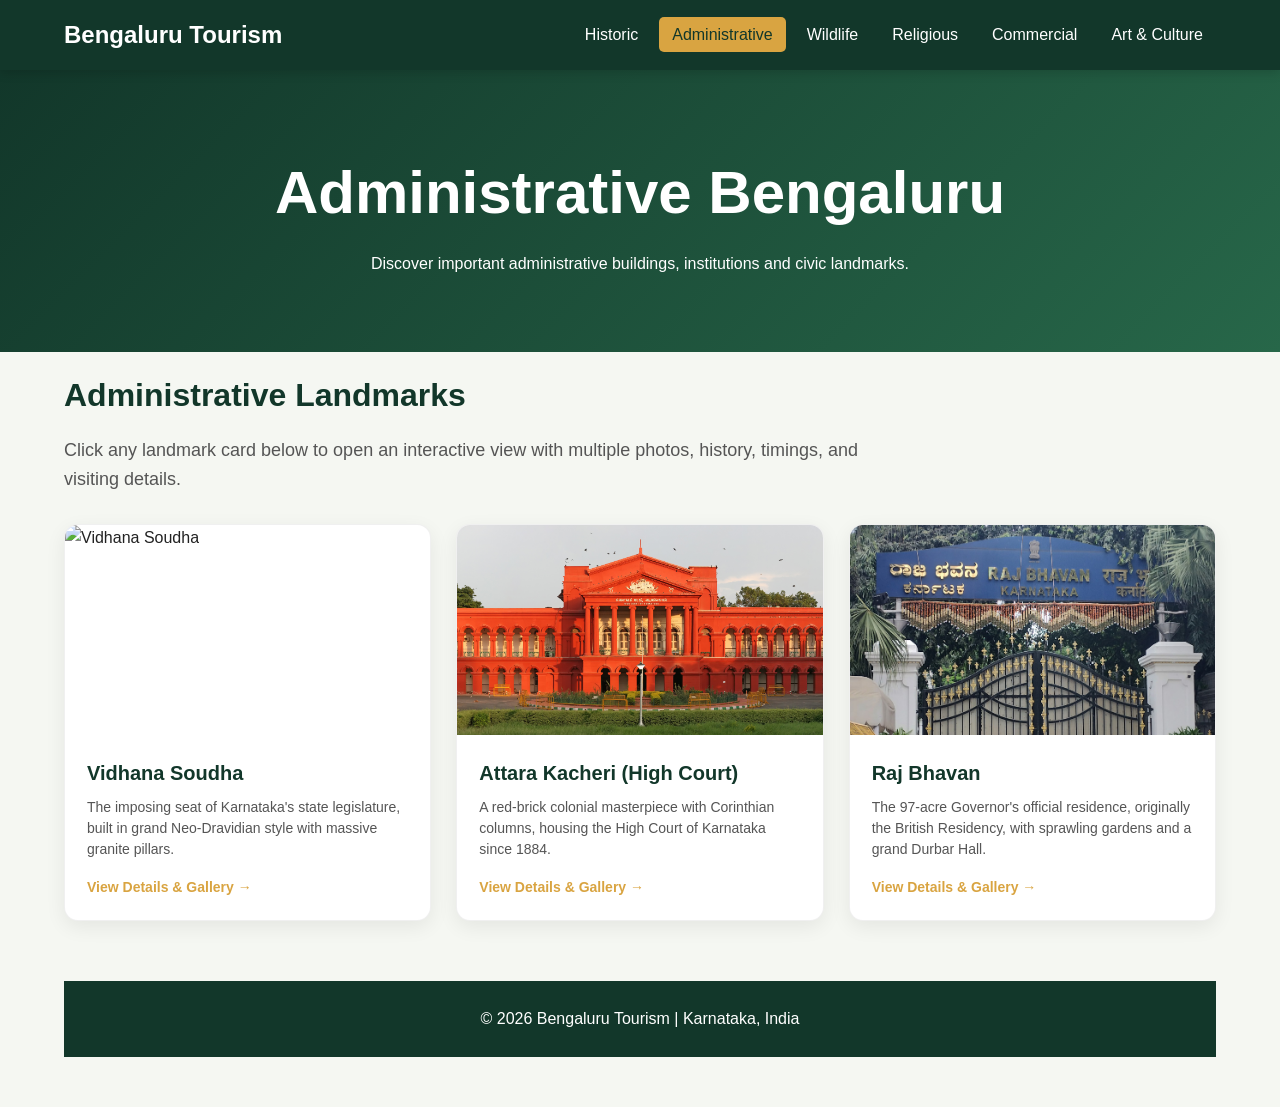
==== administrative.html @ e1786814 "Added the key navigation feature to easily navigate across images" ====
<!DOCTYPE html>
<html lang="en">

<head>
    <meta charset="UTF-8">
    <meta name="viewport" content="width=device-width, initial-scale=1.0">
    <title>Administrative Bengaluru | Bengaluru Tourism</title>
    <link rel="stylesheet" href="styles.css">
</head>

<body>

    <nav class="navbar">
        <a href="index.html" class="logo">Bengaluru Tourism</a>
        <ul class="nav-links">
            <li><a href="historic.html">Historic</a></li>
            <li><a href="administrative.html" class="active">Administrative</a></li>
            <li><a href="wildlife.html">Wildlife</a></li>
            <li><a href="religious.html">Religious</a></li>
            <li><a href="commercial.html">Commercial</a></li>
            <li><a href="art-culture.html">Art &amp; Culture</a></li>
        </ul>
    </nav>

    <header class="page-header">
        <h1>Administrative Bengaluru</h1>
        <p>Discover important administrative buildings, institutions and civic landmarks.</p>
    </header>

    <main class="section">
        <h2>Administrative Landmarks</h2>
        <p class="intro">Click any landmark card below to open an interactive view with multiple photos, history, timings, and visiting details.</p>

        <div class="historic-grid">

            <!-- Card 1: Vidhana Soudha -->
            <div class="historic-card" data-info='{
                "title": "Vidhana Soudha",
                "description": "Vidhana Soudha is the seat of the Karnataka state legislature. Built in the Dravidian Neo style, it is one of the most imposing legislative buildings in India. Its granite facade, massive pillars, and the iconic inscription — Government Work is Gods Work — make it a proud symbol of democratic governance.",
                "images": [
                    "images/Vidhana_Soudha_front_view.jpeg",
                    "images/Lighting_of_Vidhana_Soudha.jpg",
                    "images/Vidhana_Soudha_view_from_city_civil_court.jpeg",
                    "images/Vidhana_Soudha_view_from_high_court.jpeg"
                ]
            }'>
                <div class="card-img-wrapper">
                    <img src="images/Vidhana_Soudha_front_view.jpeg" alt="Vidhana Soudha">
                </div>

                <div class="historic-card-body">
                    <h3>Vidhana Soudha</h3>
                    <p>The imposing seat of Karnataka's state legislature, built in grand Neo-Dravidian style with massive granite pillars.</p>
                    <span class="card-action-link">View Details &amp; Gallery →</span>
                </div>
            </div>
            <!-- Card 2: Attara Kacheri (High Court) -->
            <div class="historic-card" data-info='{
                "title": "Attara Kacheri (High Court of Karnataka)",
                "description": "Attara Kacheri, meaning Eighteen Departments, is the seat of the High Court of Karnataka. This striking red-brick building was originally constructed in 1868 to house government offices. Its Corinthian columns, symmetrical facade, and European styling stand in elegant contrast to the Vidhana Soudha across the road.",
                "images": [
                    "images/High_Court_of_Karnataka,_Bangalore_MMK.jpg",
                    "images/High_Court_of_Karnataka.jpg"
                ]
            }'>
                <div class="card-img-wrapper">
                    <img src="images/High_Court_of_Karnataka,_Bangalore_MMK.jpg" alt="Attara Kacheri High Court">
                </div>
                <div class="historic-card-body">
                    <h3>Attara Kacheri (High Court)</h3>
                    <p>A red-brick colonial masterpiece with Corinthian columns, housing the High Court of Karnataka since 1884.</p>
                    <span class="card-action-link">View Details &amp; Gallery →</span>
                </div>
            </div>

            <!-- Card 3: Raj Bhavan -->
            <div class="historic-card" data-info='{
                "title": "Raj Bhavan (Governor House)",
                "description": "Raj Bhavan is the official residence of the Governor of Karnataka. Originally built as the British Residency in 1831, this sprawling estate covers over 97 acres with manicured gardens, period architecture, and a rich colonial history. The Durbar Hall inside is noted for its opulent interiors.",
                "images": [
                    "images/Raj_Bhavan,_Bangalore_4.jpg",
                    "images/Raj_Bhavan,_Bangalore_1.jpg",
                    "images/Raj_Bhavan,_Bangalore_2.jpg",
                    "images/Raj_Bhavan,_Bangalore_3.jpg"
                ]
            }'>
                <div class="card-img-wrapper">
                    <img src="images/Raj_Bhavan,_Bangalore_4.jpg" alt="Raj Bhavan">
                </div>
                <div class="historic-card-body">
                    <h3>Raj Bhavan</h3>
                    <p>The 97-acre Governor's official residence, originally the British Residency, with sprawling gardens and a grand Durbar Hall.</p>
                    <span class="card-action-link">View Details &amp; Gallery →</span>
                </div>
            </div>

    <!-- MODAL OVERLAY -->
    <div id="modal-overlay" class="modal-overlay">
        <div class="modal-card">
            <button class="modal-close-btn" id="modal-close" aria-label="Close modal">&times;</button>

            <div class="modal-gallery-container">
                <div class="modal-main-image-box">
                    <img id="modal-main-img" src="" alt="Landmark view">
                </div>
                <div class="modal-thumbs-row" id="modal-thumbs"></div>
            </div>

            <div class="modal-info-box">
                <h2 id="modal-title"></h2>
                <p class="modal-desc-text" id="modal-desc"></p>

                </div>
            </div>
        </div>
    </div>

    <footer>
        <p>&copy; 2026 Bengaluru Tourism | Karnataka, India</p>
    </footer>

    <script>
        const cards = document.querySelectorAll('.historic-card');
        const modalOverlay = document.getElementById('modal-overlay');
        const modalCloseBtn = document.getElementById('modal-close');
        const modalTitle = document.getElementById('modal-title');
        const modalDesc = document.getElementById('modal-desc');
        const mainImage = document.getElementById('modal-main-img');
        const thumbsContainer = document.getElementById('modal-thumbs');

        
        let currentModalData = null;
        let currentImageIndex = 0;

        function navigateImage(direction) {
            if (!currentModalData || !currentModalData.images || currentModalData.images.length === 0) return;
            
            let newIndex = currentImageIndex + direction;
            if (newIndex < 0) {
                newIndex = currentModalData.images.length - 1;
            } else if (newIndex >= currentModalData.images.length) {
                newIndex = 0;
            }
            
            const thumbs = thumbsContainer.querySelectorAll('.modal-thumb');
            if (thumbs[newIndex]) {
                thumbs[newIndex].click();
            }
        }

        function populateAndOpenModal(card) {
            const data = JSON.parse(card.dataset.info);
            currentModalData = data;
            currentImageIndex = 0;
            modalTitle.textContent = data.title;
            modalDesc.textContent = data.description;
            mainImage.src = data.images[0];
            thumbsContainer.innerHTML = '';

            data.images.forEach((imgUrl, index) => {
                const thumb = document.createElement('div');
                thumb.className = `modal-thumb ${index === 0 ? 'active' : ''}`;
                thumb.innerHTML = `<img src="${imgUrl}" alt="${data.title}">`;
                thumb.addEventListener('click', (e) => {
                    e.stopPropagation();
                    mainImage.src = imgUrl;
                    currentImageIndex = index;
                    document.querySelectorAll('.modal-thumb').forEach(t => t.classList.remove('active'));
                    thumb.classList.add('active');
                });
                thumbsContainer.appendChild(thumb);
            });

            modalOverlay.classList.add('active');
        }

        function closeModal() {
            modalOverlay.classList.remove('active');
        }

        cards.forEach(card => {
            card.addEventListener('click', () => {
                populateAndOpenModal(card);
            });
        });

        modalOverlay.addEventListener('click', (e) => {
            if (e.target === modalOverlay) {
                closeModal();
            }
        });

        modalCloseBtn.addEventListener('click', closeModal);

        document.addEventListener('keydown', (e) => {
            if (modalOverlay.classList.contains('active')) {
                if (e.key === 'Escape') closeModal();
                else if (e.key === 'ArrowLeft') navigateImage(-1);
                else if (e.key === 'ArrowRight') navigateImage(1);
            }
        });
    </script>

</body>

</html>
---- styles.css ----
* {
    margin: 0;
    padding: 0;
    box-sizing: border-box;
}

body {
    font-family: Arial, Helvetica, sans-serif;
    background: #f5f7f2;
    color: #222;
    line-height: 1.6;
}

/* =========================
   NAVBAR
========================= */

.navbar {
    position: sticky;
    top: 0;
    z-index: 1000;
    background: #12372a;
    padding: 16px 5%;
    display: flex;
    justify-content: space-between;
    align-items: center;
    box-shadow: 0 3px 10px rgba(0, 0, 0, 0.15);
}

.logo {
    color: white;
    font-size: 24px;
    font-weight: bold;
    text-decoration: none;
}

.nav-links {
    display: flex;
    flex-wrap: wrap;
    gap: 8px;
    list-style: none;
}

.nav-links a {
    color: white;
    text-decoration: none;
    padding: 9px 13px;
    border-radius: 5px;
    transition: 0.2s;
}

.nav-links a:hover,
.nav-links a.active {
    background: #d9a441;
    color: #12372a;
}

/* =========================
   HERO / CAROUSEL
========================= */

.hero {
    position: relative;
    overflow: hidden;
    height: calc(100vh - 75px);
    height: calc(100dvh - 75px);
    min-height: 380px;
    background: #12372a;
}

.carousel {
    width: 100%;
    height: 100%;
    position: relative;
}

.slide {
    position: absolute;
    inset: 0;
    opacity: 0;
    animation: carousel 15s infinite;
}

.slide:nth-child(1) {
    animation-delay: 0s;
}

.slide:nth-child(2) {
    animation-delay: 3s;
}

.slide:nth-child(3) {
    animation-delay: 6s;
}

.slide:nth-child(4) {
    animation-delay: 9s;
}

.slide:nth-child(5) {
    animation-delay: 12s;
}

.slide img {
    width: 100%;
    height: 100%;
    object-fit: cover;
    display: block;
}

/* Dark overlay over each image */
.slide-overlay {
    position: absolute;
    inset: 0;
    background:
        linear-gradient(to bottom,
            rgba(0, 0, 0, 0.08) 0%,
            rgba(0, 0, 0, 0.10) 35%,
            rgba(0, 0, 0, 0.45) 70%,
            rgba(0, 0, 0, 0.78) 100%);
    pointer-events: none;
}

/* Main hero text */
.slide-caption {
    position: absolute;
    left: 7%;
    top: 50%;
    transform: translateY(-50%);
    color: white;
    max-width: 650px;
    z-index: 2;
}

.slide-caption h1 {
    font-size: clamp(42px, 6vw, 72px);
    line-height: 1.05;
    margin-bottom: 12px;
    text-shadow: 0 3px 15px rgba(0, 0, 0, 0.35);
}

.slide-caption p {
    font-size: clamp(16px, 2vw, 21px);
    max-width: 620px;
    color: rgba(255, 255, 255, 0.92);
    text-shadow: 0 2px 8px rgba(0, 0, 0, 0.3);
}

/* =========================
   PLACE TITLE
========================= */

.place-title {
    position: absolute;
    left: 7%;
    bottom: 28px;
    z-index: 3;
    display: flex;
    align-items: center;
}

.place-title span {
    position: relative;
    display: inline-block;
    color: white;
    font-size: clamp(18px, 2vw, 27px);
    font-weight: 600;
    letter-spacing: 0.4px;
    padding: 10px 18px 11px 0;
    text-shadow: 0 2px 10px rgba(0, 0, 0, 0.45);
}

/* Elegant gold accent line */
.place-title span::before {
    content: "";
    display: inline-block;
    width: 42px;
    height: 3px;
    background: #d9a441;
    margin-right: 12px;
    margin-bottom: 5px;
    border-radius: 10px;
}

/* =========================
   CAROUSEL ANIMATION
========================= */

@keyframes carousel {
    0% {
        opacity: 0;
    }

    5% {
        opacity: 1;
    }

    20% {
        opacity: 1;
    }

    25% {
        opacity: 0;
    }

    100% {
        opacity: 0;
    }
}

/* =========================
   CONTENT SECTION
========================= */

.section {
    width: 90%;
    margin: 0 5% 50px 5%;
    padding-top: 18px;
}

.section h2 {
    color: #12372a;
    font-size: 32px;
    margin-bottom: 15px;
}

.intro {
    font-size: 18px;
    color: #555;
    margin-bottom: 30px;
    max-width: 800px;
}

/* =========================
   CATEGORY CARDS
========================= */

.category-grid {
    display: grid;
    grid-template-columns: repeat(6, minmax(180px, 1fr));
    gap: 16px;
    overflow-x: auto;
    padding-bottom: 10px;
}

.card {
    background: white;
    padding: 22px 18px;
    border-radius: 12px;
    box-shadow: 0 4px 15px rgba(0, 0, 0, 0.08);
    border-top: 4px solid #d9a441;
    display: flex;
    flex-direction: column;
    justify-content: space-between;
}

.card h3 {
    color: #12372a;
    font-size: 18px;
    margin-bottom: 10px;
}

.card p {
    font-size: 14px;
    color: #444;
    line-height: 1.5;
}

.card a {
    display: inline-block;
    margin-top: 14px;
    color: #12372a;
    font-weight: bold;
    text-decoration: none;
}

/* =========================
   OTHER PAGE COMPONENTS
========================= */

.page-header {
    background: linear-gradient(135deg, #12372a, #276749);
    color: white;
    padding: 75px 5%;
    text-align: center;
}

.page-header h1 {
    font-size: clamp(38px, 6vw, 60px);
    margin-bottom: 10px;
}

.content-box {
    background: white;
    padding: 35px;
    border-radius: 12px;
    box-shadow: 0 4px 15px rgba(0, 0, 0, 0.07);
    min-height: 350px;
}

.placeholder {
    border: 2px dashed #aaa;
    padding: 50px 25px;
    text-align: center;
    color: #777;
    border-radius: 10px;
}

/* =========================
   FOOTER
========================= */

footer {
    margin-top: 60px;
    background: #12372a;
    color: white;
    text-align: center;
    padding: 25px;
}

/* =========================
   RESPONSIVE DESIGN
========================= */

@media (max-width: 800px) {

    .navbar {
        flex-direction: column;
        gap: 12px;
    }

    .nav-links {
        justify-content: center;
    }



    .slide-caption {
        left: 6%;
        top: 46%;
        max-width: 88%;
    }

    .slide-caption h1 {
        font-size: 42px;
    }

    .slide-caption p {
        font-size: 16px;
    }

    .place-title {
        left: 6%;
        bottom: 22px;
    }

    .place-title span {
        font-size: 18px;
    }

    .place-title span::before {
        width: 28px;
        margin-right: 8px;
    }
}

@media (max-width: 500px) {

    .logo {
        font-size: 21px;
    }

    .nav-links {
        gap: 4px;
    }

    .nav-links a {
        padding: 7px 9px;
        font-size: 14px;
    }



    .slide-caption {
        top: 43%;
    }

    .slide-caption h1 {
        font-size: 34px;
    }

    .slide-caption p {
        font-size: 15px;
    }

    .place-title {
        bottom: 18px;
    }

    .place-title span {
        font-size: 16px;
    }
}

/* =========================
   HISTORIC PAGE CARDS & MODAL
========================= */

.historic-grid {
    display: grid;
    grid-template-columns: repeat(auto-fit, minmax(280px, 1fr));
    gap: 25px;
    margin-top: 25px;
}

.historic-card {
    background: white;
    border-radius: 14px;
    overflow: hidden;
    box-shadow: 0 6px 20px rgba(0, 0, 0, 0.07);
    border: 1px solid rgba(0, 0, 0, 0.06);
    transition: transform 0.3s ease, box-shadow 0.3s ease, border-color 0.3s ease;
    cursor: pointer;
    display: flex;
    flex-direction: column;
}

.historic-card:hover {
    transform: translateY(-6px);
    box-shadow: 0 14px 32px rgba(18, 55, 42, 0.18);
    border-color: #d9a441;
}

.card-img-wrapper {
    position: relative;
    width: 100%;
    height: 210px;
    overflow: hidden;
}

.card-img-wrapper img {
    width: 100%;
    height: 100%;
    object-fit: cover;
    transition: transform 0.4s ease;
}

.historic-card:hover .card-img-wrapper img {
    transform: scale(1.06);
}

.card-badge {
    position: absolute;
    top: 14px;
    left: 14px;
    background: rgba(18, 55, 42, 0.88);
    color: #d9a441;
    font-size: 12px;
    font-weight: 600;
    padding: 5px 12px;
    border-radius: 20px;
    backdrop-filter: blur(4px);
}

.historic-card-body {
    padding: 22px;
    display: flex;
    flex-direction: column;
    flex-grow: 1;
    justify-content: space-between;
}

.historic-card-body h3 {
    color: #12372a;
    font-size: 20px;
    margin-bottom: 8px;
}

.historic-card-body p {
    color: #555;
    font-size: 14px;
    line-height: 1.5;
    margin-bottom: 16px;
}

.card-action-link {
    color: #d9a441;
    font-weight: bold;
    font-size: 14px;
    display: inline-flex;
    align-items: center;
    gap: 6px;
    margin-top: auto;
}

/* =========================
   MODAL OVERLAY (GREYED OUT BACKGROUND)
========================= */

.modal-overlay {
    position: fixed;
    inset: 0;
    z-index: 2000;
    background: rgba(0, 0, 0, 0.75);
    backdrop-filter: blur(8px);
    display: flex;
    align-items: center;
    justify-content: center;
    padding: 20px;
    opacity: 0;
    visibility: hidden;
    transition: opacity 0.3s ease, visibility 0.3s ease;
}

.modal-overlay.active {
    opacity: 1;
    visibility: visible;
}

.modal-card {
    background: white;
    width: min(850px, 92vw);
    max-height: 90vh;
    border-radius: 16px;
    overflow-y: auto;
    box-shadow: 0 20px 50px rgba(0, 0, 0, 0.4);
    position: relative;
    transform: scale(0.92);
    transition: transform 0.3s cubic-bezier(0.175, 0.885, 0.32, 1.275);
    padding: 28px;
    display: flex;
    flex-direction: column;
    gap: 22px;
}

.modal-overlay.active .modal-card {
    transform: scale(1);
}

.modal-close-btn {
    position: absolute;
    top: 16px;
    right: 18px;
    background: #f0f0f0;
    border: none;
    width: 36px;
    height: 36px;
    border-radius: 50%;
    font-size: 22px;
    cursor: pointer;
    display: flex;
    align-items: center;
    justify-content: center;
    color: #333;
    transition: background 0.2s, color 0.2s;
    z-index: 10;
}

.modal-close-btn:hover {
    background: #12372a;
    color: white;
}

/* Gallery inside modal: 3+ images */
.modal-gallery-container {
    display: flex;
    flex-direction: column;
    gap: 12px;
}

.modal-main-image-box {
    width: 100%;
    height: 340px;
    border-radius: 12px;
    overflow: hidden;
    background: #111;
}

.modal-main-image-box img {
    width: 100%;
    height: 100%;
    object-fit: cover;
    transition: opacity 0.3s ease;
}

.modal-thumbs-row {
    display: flex;
    gap: 12px;
    overflow-x: auto;
    padding-bottom: 4px;
}

.modal-thumb {
    width: 110px;
    height: 75px;
    flex-shrink: 0;
    border-radius: 8px;
    overflow: hidden;
    cursor: pointer;
    border: 3px solid transparent;
    opacity: 0.7;
    transition: border-color 0.2s, opacity 0.2s, transform 0.2s;
}

.modal-thumb.active,
.modal-thumb:hover {
    border-color: #d9a441;
    opacity: 1;
    transform: scale(1.03);
}

.modal-thumb img {
    width: 100%;
    height: 100%;
    object-fit: cover;
}

/* Modal text content */
.modal-info-box h2 {
    color: #12372a;
    font-size: 26px;
    margin-bottom: 8px;
}

.modal-tag-badge {
    display: inline-block;
    background: #12372a;
    color: #d9a441;
    font-size: 13px;
    font-weight: 600;
    padding: 4px 12px;
    border-radius: 15px;
    margin-bottom: 14px;
}

.modal-desc-text {
    font-size: 15px;
    color: #444;
    line-height: 1.65;
    margin-bottom: 20px;
}

.modal-details-grid {
    display: grid;
    grid-template-columns: repeat(auto-fit, minmax(200px, 1fr));
    gap: 14px;
    background: #f8f9f6;
    padding: 16px 20px;
    border-radius: 10px;
    border-left: 4px solid #d9a441;
}

.modal-detail-item {
    font-size: 14px;
    color: #333;
}

.modal-detail-item strong {
    color: #12372a;
}
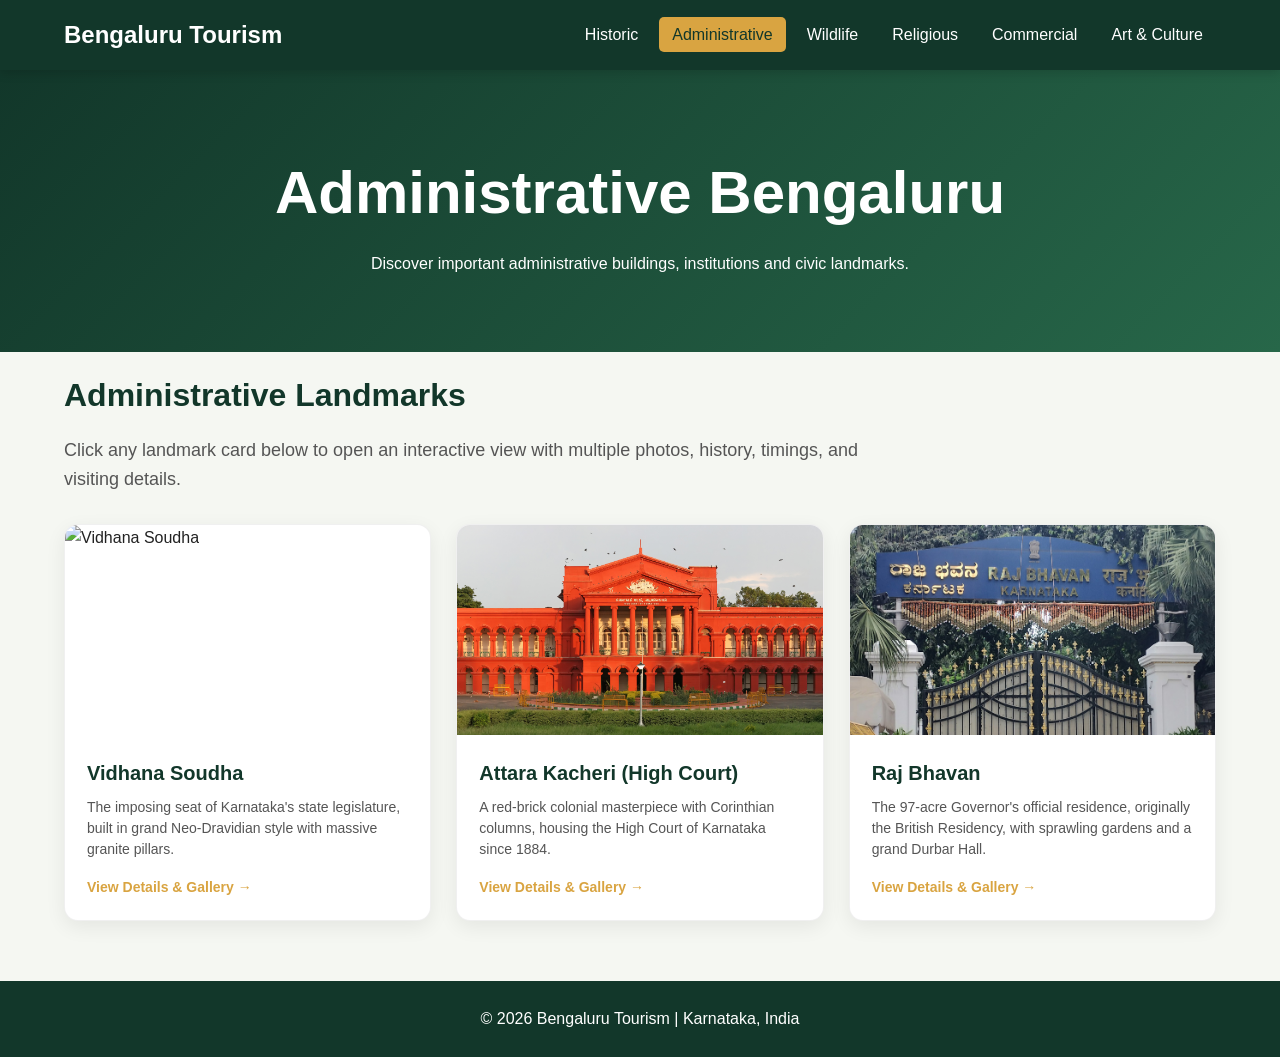
==== commit 5f753f92: "Added copyrights and added images to religious and administrative webpages" ====
--- a/administrative.html
+++ b/administrative.html
@@ -6,12 +6,47 @@
     <meta name="viewport" content="width=device-width, initial-scale=1.0">
     <title>Administrative Bengaluru | Bengaluru Tourism</title>
     <link rel="stylesheet" href="styles.css">
+
+    <style>
+        /* Copyright links - same blue used on the Historic page */
+        #modal-copyright a {
+            color: #90caf9 !important;
+            text-decoration: none !important;
+        }
+
+        /* Copyright bar */
+        #modal-copyright {
+            position: absolute;
+            bottom: 0;
+            left: 0;
+            width: 100%;
+            background: rgba(0, 0, 0, 0.65);
+            color: white;
+            padding: 6px 10px;
+            font-size: 0.8em;
+            text-align: center;
+            box-sizing: border-box;
+            display: none;
+            z-index: 2;
+        }
+
+        /* Caption below image */
+        #modal-caption {
+            text-align: center;
+            font-size: 0.85em;
+            margin-top: 8px;
+            color: #444;
+            font-weight: 500;
+            min-height: 1.2em;
+        }
+    </style>
 </head>
 
 <body>
 
     <nav class="navbar">
         <a href="index.html" class="logo">Bengaluru Tourism</a>
+
         <ul class="nav-links">
             <li><a href="historic.html">Historic</a></li>
             <li><a href="administrative.html" class="active">Administrative</a></li>
@@ -22,18 +57,31 @@
         </ul>
     </nav>
 
+
     <header class="page-header">
         <h1>Administrative Bengaluru</h1>
-        <p>Discover important administrative buildings, institutions and civic landmarks.</p>
+        <p>
+            Discover important administrative buildings, institutions and civic landmarks.
+        </p>
     </header>
 
+
     <main class="section">
+
         <h2>Administrative Landmarks</h2>
-        <p class="intro">Click any landmark card below to open an interactive view with multiple photos, history, timings, and visiting details.</p>
+
+        <p class="intro">
+            Click any landmark card below to open an interactive view with multiple photos,
+            history, timings, and visiting details.
+        </p>
+
 
         <div class="historic-grid">
 
-            <!-- Card 1: Vidhana Soudha -->
+            <!-- =========================
+                 CARD 1: VIDHANA SOUDHA
+            ========================== -->
+
             <div class="historic-card" data-info='{
                 "title": "Vidhana Soudha",
                 "description": "Vidhana Soudha is the seat of the Karnataka state legislature. Built in the Dravidian Neo style, it is one of the most imposing legislative buildings in India. Its granite facade, massive pillars, and the iconic inscription — Government Work is Gods Work — make it a proud symbol of democratic governance.",
@@ -44,17 +92,34 @@
                     "images/Vidhana_Soudha_view_from_high_court.jpeg"
                 ]
             }'>
+
                 <div class="card-img-wrapper">
-                    <img src="images/Vidhana_Soudha_front_view.jpeg" alt="Vidhana Soudha">
+                    <img
+                        src="images/Vidhana_Soudha_front_view.jpeg"
+                        alt="Vidhana Soudha"
+                    >
                 </div>
 
                 <div class="historic-card-body">
                     <h3>Vidhana Soudha</h3>
-                    <p>The imposing seat of Karnataka's state legislature, built in grand Neo-Dravidian style with massive granite pillars.</p>
-                    <span class="card-action-link">View Details &amp; Gallery →</span>
+
+                    <p>
+                        The imposing seat of Karnataka's state legislature,
+                        built in grand Neo-Dravidian style with massive granite pillars.
+                    </p>
+
+                    <span class="card-action-link">
+                        View Details &amp; Gallery →
+                    </span>
                 </div>
+
             </div>
-            <!-- Card 2: Attara Kacheri (High Court) -->
+
+
+            <!-- =========================
+                 CARD 2: ATTARA KACHERI
+            ========================== -->
+
             <div class="historic-card" data-info='{
                 "title": "Attara Kacheri (High Court of Karnataka)",
                 "description": "Attara Kacheri, meaning Eighteen Departments, is the seat of the High Court of Karnataka. This striking red-brick building was originally constructed in 1868 to house government offices. Its Corinthian columns, symmetrical facade, and European styling stand in elegant contrast to the Vidhana Soudha across the road.",
@@ -63,17 +128,34 @@
                     "images/High_Court_of_Karnataka.jpg"
                 ]
             }'>
+
                 <div class="card-img-wrapper">
-                    <img src="images/High_Court_of_Karnataka,_Bangalore_MMK.jpg" alt="Attara Kacheri High Court">
+                    <img
+                        src="images/High_Court_of_Karnataka,_Bangalore_MMK.jpg"
+                        alt="Attara Kacheri High Court"
+                    >
                 </div>
+
                 <div class="historic-card-body">
                     <h3>Attara Kacheri (High Court)</h3>
-                    <p>A red-brick colonial masterpiece with Corinthian columns, housing the High Court of Karnataka since 1884.</p>
-                    <span class="card-action-link">View Details &amp; Gallery →</span>
+
+                    <p>
+                        A red-brick colonial masterpiece with Corinthian columns,
+                        housing the High Court of Karnataka since 1884.
+                    </p>
+
+                    <span class="card-action-link">
+                        View Details &amp; Gallery →
+                    </span>
                 </div>
+
             </div>
 
-            <!-- Card 3: Raj Bhavan -->
+
+            <!-- =========================
+                 CARD 3: RAJ BHAVAN
+            ========================== -->
+
             <div class="historic-card" data-info='{
                 "title": "Raj Bhavan (Governor House)",
                 "description": "Raj Bhavan is the official residence of the Governor of Karnataka. Originally built as the British Residency in 1831, this sprawling estate covers over 97 acres with manicured gardens, period architecture, and a rich colonial history. The Durbar Hall inside is noted for its opulent interiors.",
@@ -84,123 +166,868 @@
                     "images/Raj_Bhavan,_Bangalore_3.jpg"
                 ]
             }'>
+
                 <div class="card-img-wrapper">
-                    <img src="images/Raj_Bhavan,_Bangalore_4.jpg" alt="Raj Bhavan">
+                    <img
+                        src="images/Raj_Bhavan,_Bangalore_4.jpg"
+                        alt="Raj Bhavan"
+                    >
                 </div>
+
                 <div class="historic-card-body">
                     <h3>Raj Bhavan</h3>
-                    <p>The 97-acre Governor's official residence, originally the British Residency, with sprawling gardens and a grand Durbar Hall.</p>
-                    <span class="card-action-link">View Details &amp; Gallery →</span>
+
+                    <p>
+                        The 97-acre Governor's official residence, originally
+                        the British Residency, with sprawling gardens and a grand Durbar Hall.
+                    </p>
+
+                    <span class="card-action-link">
+                        View Details &amp; Gallery →
+                    </span>
                 </div>
+
             </div>
 
-    <!-- MODAL OVERLAY -->
-    <div id="modal-overlay" class="modal-overlay">
-        <div class="modal-card">
-            <button class="modal-close-btn" id="modal-close" aria-label="Close modal">&times;</button>
+        </div>
+    </main>
+
+
+    <!-- =========================
+         MODAL OVERLAY
+    ========================== -->
+
+    <div
+        id="modal-overlay"
+        class="modal-overlay"
+        aria-hidden="true"
+    >
+
+        <div
+            class="modal-card"
+            role="dialog"
+            aria-modal="true"
+            aria-labelledby="modal-title"
+        >
+
+            <button
+                class="modal-close-btn"
+                id="modal-close"
+                aria-label="Close modal"
+                type="button"
+            >
+                &times;
+            </button>
+
+
+            <!-- =========================
+                 GALLERY
+            ========================== -->
 
             <div class="modal-gallery-container">
-                <div class="modal-main-image-box">
-                    <img id="modal-main-img" src="" alt="Landmark view">
+
+                <div
+                    class="modal-main-image-box"
+                    style="position: relative;"
+                >
+
+                    <img
+                        id="modal-main-img"
+                        src=""
+                        alt="Landmark view"
+                    >
+
+                    <!-- COPYRIGHT -->
+
+                    <div id="modal-copyright"></div>
+
                 </div>
-                <div class="modal-thumbs-row" id="modal-thumbs"></div>
+
+
+                <!-- CAPTION -->
+
+                <div id="modal-caption"></div>
+
+
+                <!-- THUMBNAILS -->
+
+                <div
+                    class="modal-thumbs-row"
+                    id="modal-thumbs"
+                ></div>
+
             </div>
 
+
+            <!-- =========================
+                 MODAL INFORMATION
+            ========================== -->
+
             <div class="modal-info-box">
+
                 <h2 id="modal-title"></h2>
-                <p class="modal-desc-text" id="modal-desc"></p>
-
-                </div>
+
+                <p
+                    class="modal-desc-text"
+                    id="modal-desc"
+                ></p>
+
             </div>
+
         </div>
+
     </div>
+
+
+    <!-- =========================
+         FOOTER
+    ========================== -->
 
     <footer>
         <p>&copy; 2026 Bengaluru Tourism | Karnataka, India</p>
     </footer>
 
+
+    <!-- =========================
+         JAVASCRIPT
+    ========================== -->
+
     <script>
-        const cards = document.querySelectorAll('.historic-card');
-        const modalOverlay = document.getElementById('modal-overlay');
-        const modalCloseBtn = document.getElementById('modal-close');
-        const modalTitle = document.getElementById('modal-title');
-        const modalDesc = document.getElementById('modal-desc');
-        const mainImage = document.getElementById('modal-main-img');
-        const thumbsContainer = document.getElementById('modal-thumbs');
-
-        
+
+        const cards =
+            document.querySelectorAll(".historic-card");
+
+        const modalOverlay =
+            document.getElementById("modal-overlay");
+
+        const modalCloseBtn =
+            document.getElementById("modal-close");
+
+        const modalTitle =
+            document.getElementById("modal-title");
+
+        const modalDesc =
+            document.getElementById("modal-desc");
+
+        const mainImage =
+            document.getElementById("modal-main-img");
+
+        const thumbsContainer =
+            document.getElementById("modal-thumbs");
+
+        const copyrightBox =
+            document.getElementById("modal-copyright");
+
+        const captionBox =
+            document.getElementById("modal-caption");
+
+
         let currentModalData = null;
         let currentImageIndex = 0;
 
+
+        /*
+        ============================================================
+        IMAGE CAPTIONS
+        ============================================================
+        */
+
+        const imageCaptions = [
+
+            /* CARD 1 - VIDHANA SOUDHA */
+
+            [
+                "Front view of Vidhana Soudha, the seat of the Karnataka state legislature.",
+
+                "Illuminated view of Vidhana Soudha at night.",
+
+                "Vidhana Soudha viewed from the City Civil Court.",
+
+                "Vidhana Soudha viewed from the High Court of Karnataka."
+            ],
+
+
+            /* CARD 2 - ATTARA KACHERI */
+
+            [
+                "Front view of Attara Kacheri, the High Court of Karnataka.",
+
+                "Historic view of the High Court of Karnataka building."
+            ],
+
+
+            /* CARD 3 - RAJ BHAVAN */
+
+            [
+                "Exterior view of Raj Bhavan, the Governor's official residence.",
+
+                "A view of Raj Bhavan and its surrounding grounds.",
+
+                "Architectural view of Raj Bhavan.",
+
+                "Another view of the historic Raj Bhavan estate."
+            ]
+
+        ];
+
+
+        /*
+        ============================================================
+        COPYRIGHT INFORMATION
+        ============================================================
+        */
+
+        const imageCopyrights = [
+
+            /* =========================================
+               CARD 1 - VIDHANA SOUDHA
+            ========================================== */
+
+            [
+
+                /* IMAGE 1 - NO COPYRIGHT */
+
+                "",
+
+
+                /* IMAGE 2 */
+
+                `
+                By <a
+                    href="//commons.wikimedia.org/w/index.php?title=User:Yashaswi.jayakumar&amp;action=edit&amp;redlink=1"
+                    class="new"
+                    title="User:Yashaswi.jayakumar (page does not exist)"
+                >Yashaswi.jayakumar</a> -
+                <span class="int-own-work" lang="en">Own work</span> |
+                <a
+                    href="https://creativecommons.org/licenses/by-sa/4.0"
+                    title="Creative Commons Attribution-Share Alike 4.0"
+                >CC BY-SA 4.0</a> |
+                <a
+                    href="https://commons.wikimedia.org/w/index.php?curid=122918258"
+                >Image Source</a>
+                `,
+
+
+                /* IMAGE 3 - NO COPYRIGHT */
+
+                "",
+
+
+                /* IMAGE 4 - NO COPYRIGHT */
+
+                ""
+
+            ],
+
+
+            /* =========================================
+               CARD 2 - ATTARA KACHERI
+            ========================================== */
+
+            [
+
+                /* IMAGE 1 */
+
+                `
+                By <a
+                    href="https://en.wikipedia.org/wiki/User:Muhammad_Mahdi_Karim"
+                    class="extiw"
+                    title="w:User:Muhammad Mahdi Karim"
+                >Muhammad Mahdi Karim</a>/ Augustus Binu -
+                <span class="int-own-work" lang="en">Own work</span> |
+                <a
+                    href="http://www.gnu.org/licenses/old-licenses/fdl-1.2.html"
+                    title="GNU Free Documentation License 1.2"
+                >GFDL 1.2</a> |
+                <a
+                    href="https://commons.wikimedia.org/w/index.php?curid=10149555"
+                >Image Source</a>
+                `,
+
+
+                /* IMAGE 2 */
+
+                `
+                By <a
+                    href="https://en.wikipedia.org/wiki/Kuskela"
+                    class="extiw"
+                    title="en:Kuskela"
+                >Kuskela</a> |
+                <a
+                    href="https://creativecommons.org/licenses/by/3.0"
+                    title="Creative Commons Attribution 3.0"
+                >CC BY 3.0</a> |
+                <a
+                    href="https://commons.wikimedia.org/w/index.php?curid=18573435"
+                >Image Source</a>
+                `
+
+            ],
+
+
+            /* =========================================
+               CARD 3 - RAJ BHAVAN
+            ========================================== */
+
+            [
+
+                /* IMAGE 1 */
+
+                `
+                By <a
+                    href="//commons.wikimedia.org/wiki/User:Gpkp"
+                    title="User:Gpkp"
+                >Gpkp</a> -
+                <span class="int-own-work" lang="en">Own work</span> |
+                <a
+                    href="https://creativecommons.org/licenses/by-sa/4.0"
+                    title="Creative Commons Attribution-Share Alike 4.0"
+                >CC BY-SA 4.0</a> |
+                <a
+                    href="https://commons.wikimedia.org/w/index.php?curid=173346266"
+                >Image Source</a>
+                `,
+
+
+                /* IMAGE 2 */
+
+                `
+                By <a
+                    href="//commons.wikimedia.org/wiki/User:Gpkp"
+                    title="User:Gpkp"
+                >Gpkp</a> -
+                <span class="int-own-work" lang="en">Own work</span> |
+                <a
+                    href="https://creativecommons.org/licenses/by-sa/4.0"
+                    title="Creative Commons Attribution-Share Alike 4.0"
+                >CC BY-SA 4.0</a> |
+                <a
+                    href="https://commons.wikimedia.org/w/index.php?curid=173035293"
+                >Image Source</a>
+                `,
+
+
+                /* IMAGE 3 */
+
+                `
+                By <a
+                    href="//commons.wikimedia.org/wiki/User:Gpkp"
+                    title="User:Gpkp"
+                >Gpkp</a> -
+                <span class="int-own-work" lang="en">Own work</span> |
+                <a
+                    href="https://creativecommons.org/licenses/by-sa/4.0"
+                    title="Creative Commons Attribution-Share Alike 4.0"
+                >CC BY-SA 4.0</a> |
+                <a
+                    href="https://commons.wikimedia.org/w/index.php?curid=173035223"
+                >Image Source</a>
+                `,
+
+
+                /* IMAGE 4 */
+
+                `
+                By <a
+                    href="//commons.wikimedia.org/wiki/User:Gpkp"
+                    title="User:Gpkp"
+                >Gpkp</a> -
+                <span class="int-own-work" lang="en">Own work</span> |
+                <a
+                    href="https://creativecommons.org/licenses/by-sa/4.0"
+                    title="Creative Commons Attribution-Share Alike 4.0"
+                >CC BY-SA 4.0</a> |
+                <a
+                    href="https://commons.wikimedia.org/w/index.php?curid=173034974"
+                >Image Source</a>
+                `
+
+            ]
+
+        ];
+
+
+        /*
+        ============================================================
+        UPDATE IMAGE INFORMATION
+        ============================================================
+        */
+
+        function updateImageDetails(index) {
+
+            currentImageIndex = index;
+
+            const cardIndex =
+                Array.from(cards).indexOf(
+                    document.querySelector(
+                        `.historic-card[data-active="true"]`
+                    )
+                );
+
+
+            /*
+            --------------------------------------------------------
+            CAPTION
+            --------------------------------------------------------
+            */
+
+            if (
+                currentModalData &&
+                currentModalData.captions &&
+                currentModalData.captions[index]
+            ) {
+
+                captionBox.textContent =
+                    currentModalData.captions[index];
+
+            } else {
+
+                captionBox.textContent = "";
+
+            }
+
+
+            /*
+            --------------------------------------------------------
+            COPYRIGHT
+            --------------------------------------------------------
+            */
+
+            if (
+                currentModalData &&
+                currentModalData.copyrights &&
+                currentModalData.copyrights[index] &&
+                currentModalData.copyrights[index].trim() !== ""
+            ) {
+
+                copyrightBox.innerHTML =
+                    currentModalData.copyrights[index];
+
+                copyrightBox.style.display =
+                    "block";
+
+            } else {
+
+                copyrightBox.innerHTML =
+                    "";
+
+                copyrightBox.style.display =
+                    "none";
+
+            }
+
+        }
+
+
+        /*
+        ============================================================
+        CHANGE IMAGE
+        ============================================================
+        */
+
+        function showImage(index) {
+
+            if (
+                !currentModalData ||
+                !currentModalData.images ||
+                currentModalData.images.length === 0
+            ) {
+
+                return;
+
+            }
+
+
+            if (index < 0) {
+
+                index =
+                    currentModalData.images.length - 1;
+
+            }
+
+
+            if (
+                index >=
+                currentModalData.images.length
+            ) {
+
+                index = 0;
+
+            }
+
+
+            currentImageIndex = index;
+
+
+            mainImage.src =
+                currentModalData.images[index];
+
+            mainImage.alt =
+                `${currentModalData.title} - Image ${index + 1}`;
+
+
+            updateImageDetails(index);
+
+
+            /*
+            --------------------------------------------------------
+            UPDATE ACTIVE THUMBNAIL
+            --------------------------------------------------------
+            */
+
+            const thumbs =
+                thumbsContainer.querySelectorAll(
+                    ".modal-thumb"
+                );
+
+
+            thumbs.forEach(
+                (thumb, i) => {
+
+                    thumb.classList.toggle(
+                        "active",
+                        i === index
+                    );
+
+                }
+            );
+
+        }
+
+
+        /*
+        ============================================================
+        NEXT / PREVIOUS IMAGE
+        ============================================================
+        */
+
         function navigateImage(direction) {
-            if (!currentModalData || !currentModalData.images || currentModalData.images.length === 0) return;
-            
-            let newIndex = currentImageIndex + direction;
-            if (newIndex < 0) {
-                newIndex = currentModalData.images.length - 1;
-            } else if (newIndex >= currentModalData.images.length) {
+
+            if (!currentModalData) {
+                return;
+            }
+
+
+            let newIndex =
+                currentImageIndex + direction;
+
+
+            if (
+                newIndex < 0
+            ) {
+
+                newIndex =
+                    currentModalData.images.length - 1;
+
+            }
+
+
+            if (
+                newIndex >=
+                currentModalData.images.length
+            ) {
+
                 newIndex = 0;
-            }
-            
-            const thumbs = thumbsContainer.querySelectorAll('.modal-thumb');
-            if (thumbs[newIndex]) {
-                thumbs[newIndex].click();
-            }
+
+            }
+
+
+            showImage(newIndex);
+
         }
 
+
+        /*
+        ============================================================
+        OPEN MODAL
+        ============================================================
+        */
+
         function populateAndOpenModal(card) {
-            const data = JSON.parse(card.dataset.info);
-            currentModalData = data;
-            currentImageIndex = 0;
-            modalTitle.textContent = data.title;
-            modalDesc.textContent = data.description;
-            mainImage.src = data.images[0];
-            thumbsContainer.innerHTML = '';
-
-            data.images.forEach((imgUrl, index) => {
-                const thumb = document.createElement('div');
-                thumb.className = `modal-thumb ${index === 0 ? 'active' : ''}`;
-                thumb.innerHTML = `<img src="${imgUrl}" alt="${data.title}">`;
-                thumb.addEventListener('click', (e) => {
-                    e.stopPropagation();
-                    mainImage.src = imgUrl;
-                    currentImageIndex = index;
-                    document.querySelectorAll('.modal-thumb').forEach(t => t.classList.remove('active'));
-                    thumb.classList.add('active');
-                });
-                thumbsContainer.appendChild(thumb);
-            });
-
-            modalOverlay.classList.add('active');
+
+            const data =
+                JSON.parse(card.dataset.info);
+
+
+            const cardIndex =
+                Array.from(cards).indexOf(card);
+
+
+            currentModalData = {
+
+                ...data,
+
+                captions:
+                    imageCaptions[cardIndex] || [],
+
+                copyrights:
+                    imageCopyrights[cardIndex] || []
+
+            };
+
+
+            modalTitle.textContent =
+                data.title;
+
+            modalDesc.textContent =
+                data.description;
+
+
+            /*
+            --------------------------------------------------------
+            CLEAR OLD THUMBNAILS
+            --------------------------------------------------------
+            */
+
+            thumbsContainer.innerHTML =
+                "";
+
+
+            /*
+            --------------------------------------------------------
+            CREATE THUMBNAILS
+            --------------------------------------------------------
+            */
+
+            data.images.forEach(
+                (imgUrl, index) => {
+
+                    const thumb =
+                        document.createElement("div");
+
+
+                    thumb.className =
+                        "modal-thumb";
+
+
+                    if (index === 0) {
+
+                        thumb.classList.add(
+                            "active"
+                        );
+
+                    }
+
+
+                    const img =
+                        document.createElement("img");
+
+
+                    img.src =
+                        imgUrl;
+
+                    img.alt =
+                        `${data.title} thumbnail ${index + 1}`;
+
+
+                    img.onerror =
+                        function () {
+
+                            this.style.opacity =
+                                "0.4";
+
+                        };
+
+
+                    thumb.appendChild(img);
+
+
+                    thumb.addEventListener(
+                        "click",
+                        function (event) {
+
+                            event.stopPropagation();
+
+                            showImage(index);
+
+                        }
+                    );
+
+
+                    thumbsContainer.appendChild(
+                        thumb
+                    );
+
+                }
+            );
+
+
+            /*
+            --------------------------------------------------------
+            SHOW FIRST IMAGE
+            --------------------------------------------------------
+            */
+
+            showImage(0);
+
+
+            /*
+            --------------------------------------------------------
+            OPEN MODAL
+            --------------------------------------------------------
+            */
+
+            modalOverlay.classList.add(
+                "active"
+            );
+
+            modalOverlay.setAttribute(
+                "aria-hidden",
+                "false"
+            );
+
+
+            document.body.style.overflow =
+                "hidden";
+
         }
 
+
+        /*
+        ============================================================
+        CLOSE MODAL
+        ============================================================
+        */
+
         function closeModal() {
-            modalOverlay.classList.remove('active');
+
+            modalOverlay.classList.remove(
+                "active"
+            );
+
+            modalOverlay.setAttribute(
+                "aria-hidden",
+                "true"
+            );
+
+            document.body.style.overflow =
+                "";
+
         }
 
-        cards.forEach(card => {
-            card.addEventListener('click', () => {
-                populateAndOpenModal(card);
-            });
-        });
-
-        modalOverlay.addEventListener('click', (e) => {
-            if (e.target === modalOverlay) {
+
+        /*
+        ============================================================
+        CARD CLICK EVENTS
+        ============================================================
+        */
+
+        cards.forEach(
+            function (card) {
+
+                card.addEventListener(
+                    "click",
+                    function () {
+
+                        populateAndOpenModal(
+                            card
+                        );
+
+                    }
+                );
+
+            }
+        );
+
+
+        /*
+        ============================================================
+        CLOSE WHEN CLICKING BACKDROP
+        ============================================================
+        */
+
+        modalOverlay.addEventListener(
+            "click",
+            function (event) {
+
+                if (
+                    event.target ===
+                    modalOverlay
+                ) {
+
+                    closeModal();
+
+                }
+
+            }
+        );
+
+
+        /*
+        ============================================================
+        CLOSE BUTTON
+        ============================================================
+        */
+
+        modalCloseBtn.addEventListener(
+            "click",
+            function () {
+
                 closeModal();
-            }
-        });
-
-        modalCloseBtn.addEventListener('click', closeModal);
-
-        document.addEventListener('keydown', (e) => {
-            if (modalOverlay.classList.contains('active')) {
-                if (e.key === 'Escape') closeModal();
-                else if (e.key === 'ArrowLeft') navigateImage(-1);
-                else if (e.key === 'ArrowRight') navigateImage(1);
-            }
-        });
+
+            }
+        );
+
+
+        /*
+        ============================================================
+        KEYBOARD CONTROLS
+        ============================================================
+        */
+
+        document.addEventListener(
+            "keydown",
+            function (event) {
+
+                if (
+                    !modalOverlay.classList.contains(
+                        "active"
+                    )
+                ) {
+
+                    return;
+
+                }
+
+
+                if (
+                    event.key === "Escape"
+                ) {
+
+                    closeModal();
+
+                    return;
+
+                }
+
+
+                if (
+                    event.key === "ArrowLeft"
+                ) {
+
+                    navigateImage(-1);
+
+                    return;
+
+                }
+
+
+                if (
+                    event.key === "ArrowRight"
+                ) {
+
+                    navigateImage(1);
+
+                    return;
+
+                }
+
+            }
+        );
+
     </script>
 
 </body>
 
-</html>
+</html>
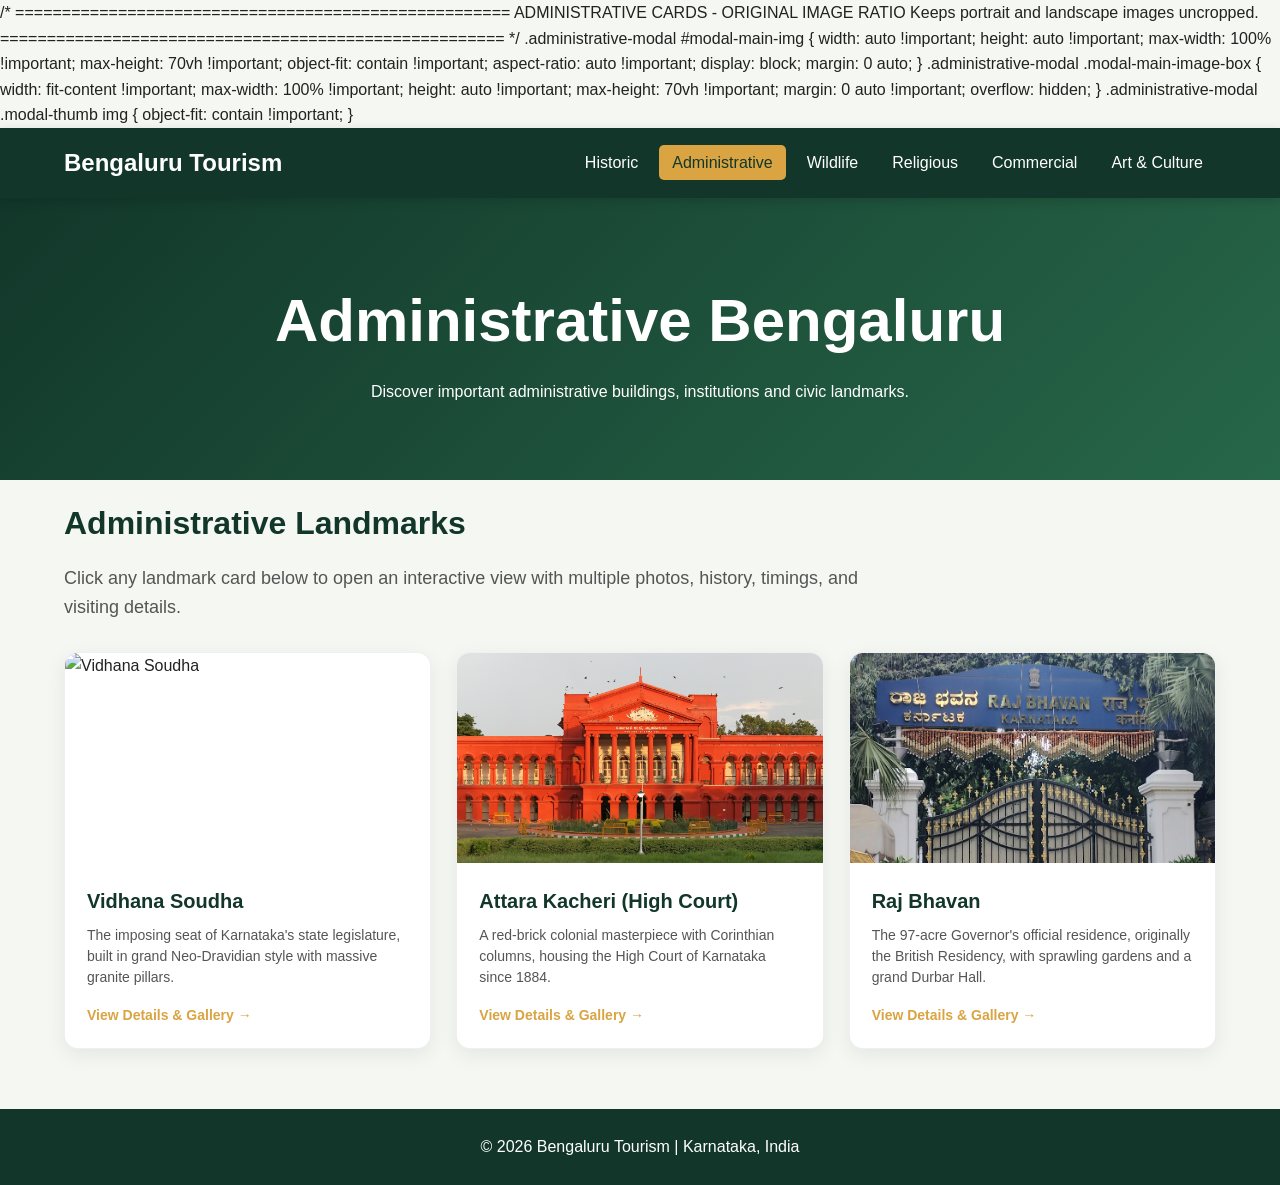
==== commit d20cde66: "Updated image ratio these webpages" ====
--- a/administrative.html
+++ b/administrative.html
@@ -40,7 +40,37 @@
             min-height: 1.2em;
         }
     </style>
-</head>
+
+        /* =====================================================
+           ADMINISTRATIVE CARDS - ORIGINAL IMAGE RATIO
+           Keeps portrait and landscape images uncropped.
+        ====================================================== */
+
+        .administrative-modal #modal-main-img {
+            width: auto !important;
+            height: auto !important;
+            max-width: 100% !important;
+            max-height: 70vh !important;
+            object-fit: contain !important;
+            aspect-ratio: auto !important;
+            display: block;
+            margin: 0 auto;
+        }
+
+        .administrative-modal .modal-main-image-box {
+            width: fit-content !important;
+            max-width: 100% !important;
+            height: auto !important;
+            max-height: 70vh !important;
+            margin: 0 auto !important;
+            overflow: hidden;
+        }
+
+        .administrative-modal .modal-thumb img {
+            object-fit: contain !important;
+        }
+
+    </head>
 
 <body>
 
@@ -869,7 +899,8 @@
             */
 
             modalOverlay.classList.add(
-                "active"
+                "active",
+                "administrative-modal"
             );
 
             modalOverlay.setAttribute(
@@ -893,7 +924,8 @@
         function closeModal() {
 
             modalOverlay.classList.remove(
-                "active"
+                "active",
+                "administrative-modal"
             );
 
             modalOverlay.setAttribute(
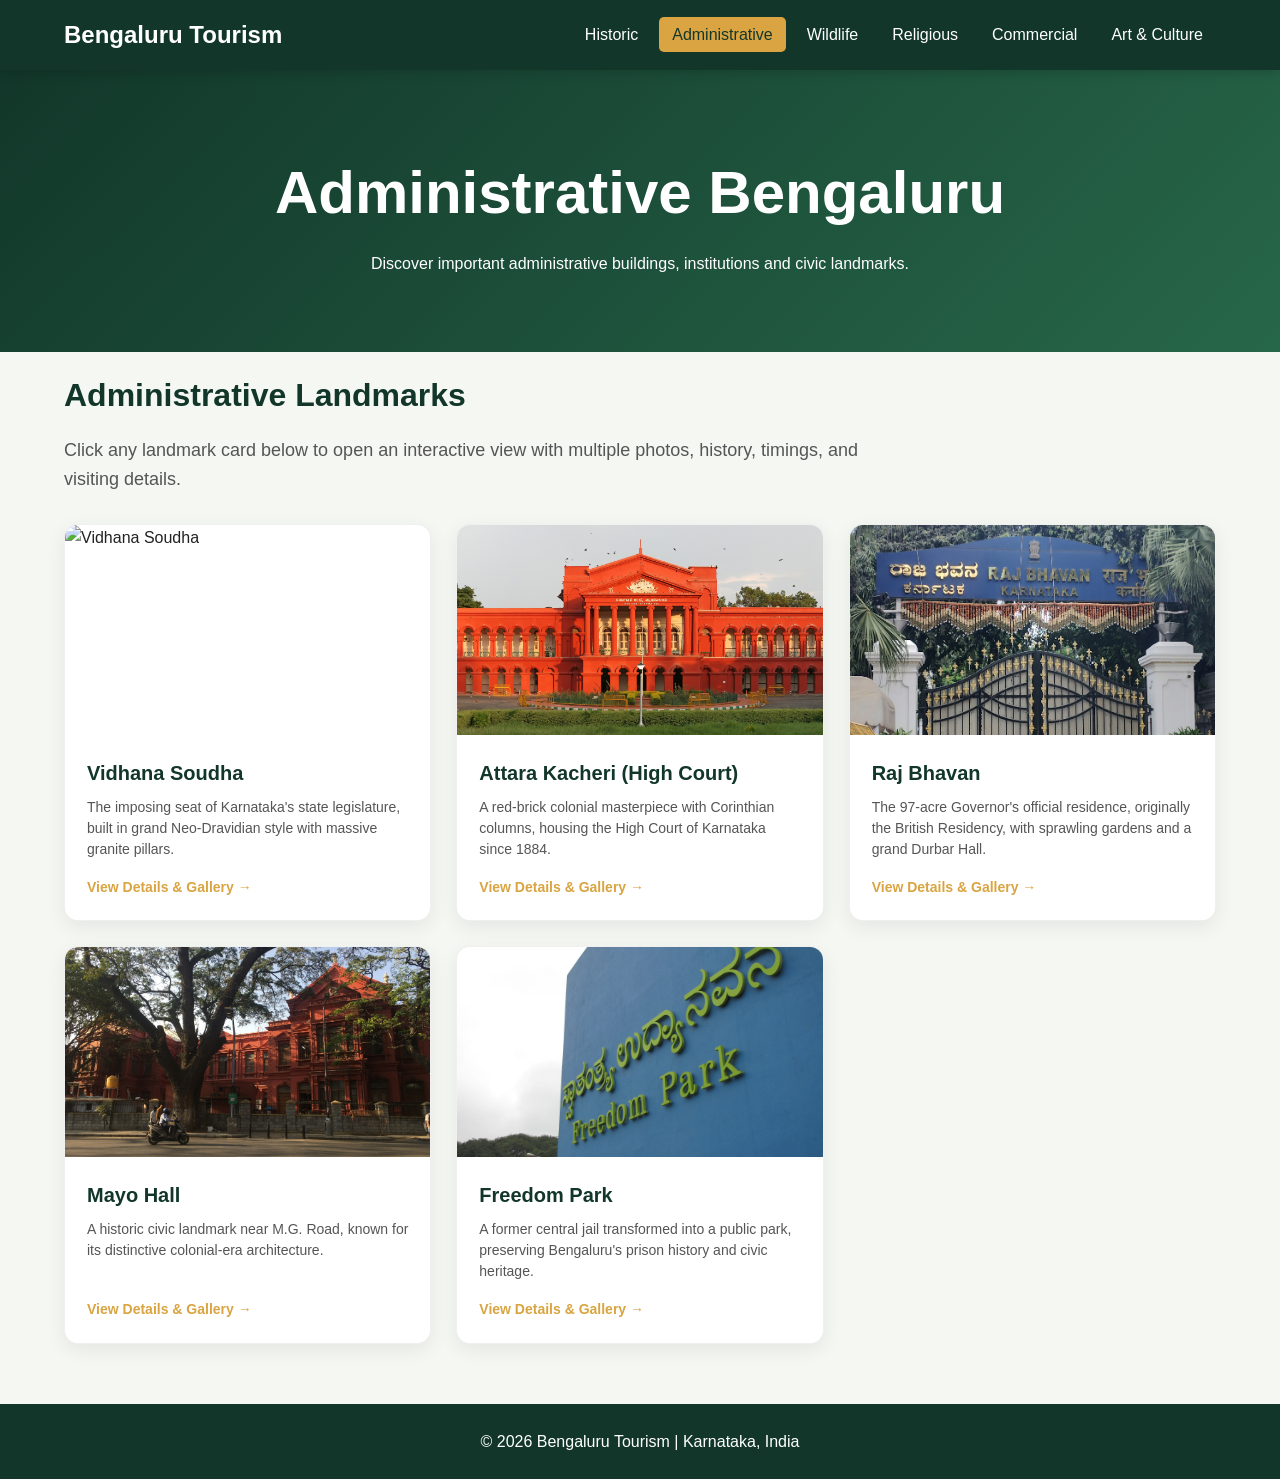
==== commit 5589c9ff: "Updated administrative webpage" ====
--- a/administrative.html
+++ b/administrative.html
@@ -39,7 +39,7 @@
             font-weight: 500;
             min-height: 1.2em;
         }
-    </style>
+
 
         /* =====================================================
            ADMINISTRATIVE CARDS - ORIGINAL IMAGE RATIO
@@ -69,6 +69,7 @@
         .administrative-modal .modal-thumb img {
             object-fit: contain !important;
         }
+    </style>
 
     </head>
 
@@ -219,6 +220,81 @@
 
             </div>
 
+            <!-- =========================
+                 CARD 4: MAYO HALL
+            ========================== -->
+
+            <div class="historic-card" data-info='{
+                "title": "Mayo Hall",
+                "description": "Mayo Hall is a historic civic landmark in Bengaluru, built during the British period and named after Lord Mayo. Its distinctive architecture and prominent location near M.G. Road make it an important part of the citys administrative and colonial heritage.",
+                "images": [
+                    "images/Mayo_Hall_1.jpg",
+                    "images/Mayo_Hall_2.jpg",
+                    "images/Mayo_Hall_3.jpg"
+                ]
+            }'>
+
+                <div class="card-img-wrapper">
+                    <img
+                        src="images/Mayo_Hall_1.jpg"
+                        alt="Mayo Hall"
+                    >
+                </div>
+
+                <div class="historic-card-body">
+                    <h3>Mayo Hall</h3>
+
+                    <p>
+                        A historic civic landmark near M.G. Road, known for its
+                        distinctive colonial-era architecture.
+                    </p>
+
+                    <span class="card-action-link">
+                        View Details &amp; Gallery →
+                    </span>
+                </div>
+
+            </div>
+
+
+            <!-- =========================
+                 CARD 5: FREEDOM PARK
+            ========================== -->
+
+            <div class="historic-card" data-info='{
+                "title": "Freedom Park",
+                "description": "Freedom Park is a historic public space in central Bengaluru developed on the former Central Jail grounds. The site preserves important elements of the old prison while serving as a public civic and cultural space.",
+                "images": [
+                    "images/Freedom_Park_1.jpeg",
+                    "images/Freedom_Park_2.jpeg",
+                    "images/Freedom_Park_3.jpg",
+                    "images/Freedom_Park_4.jpeg"
+                ]
+            }'>
+
+                <div class="card-img-wrapper">
+                    <img
+                        src="images/Freedom_Park_1.jpeg"
+                        alt="Freedom Park"
+                    >
+                </div>
+
+                <div class="historic-card-body">
+                    <h3>Freedom Park</h3>
+
+                    <p>
+                        A former central jail transformed into a public park,
+                        preserving Bengaluru's prison history and civic heritage.
+                    </p>
+
+                    <span class="card-action-link">
+                        View Details &amp; Gallery →
+                    </span>
+                </div>
+
+            </div>
+
+
         </div>
     </main>
 
@@ -396,6 +472,34 @@
                 "Architectural view of Raj Bhavan.",
 
                 "Another view of the historic Raj Bhavan estate."
+            ],
+
+
+            /* =========================================
+               CARD 4 - MAYO HALL
+            ========================================== */
+
+            [
+                "Exterior view of Mayo Hall, Bengaluru.",
+
+                "Another exterior view of the historic Mayo Hall building.",
+
+                "Mayo Hall photographed from a different angle."
+            ],
+
+
+            /* =========================================
+               CARD 5 - FREEDOM PARK
+            ========================================== */
+
+            [
+                "Entrance to Freedom Park, Bengaluru.",
+
+                "Sculptures displayed at Freedom Park.",
+
+                "View of Freedom Park and its historic grounds.",
+
+                "Sculpture of a soldier at Freedom Park."
             ]
 
         ];
@@ -573,6 +677,155 @@
                 >Image Source</a>
                 `
 
+            ],
+
+
+            /* =========================================
+               CARD 4 - MAYO HALL
+            ========================================== */
+
+            [
+
+                /* IMAGE 1 */
+
+                `
+                By <a
+                    href="//commons.wikimedia.org/w/index.php?title=User:LittleT889&amp;action=edit&amp;redlink=1"
+                    class="new"
+                    title="User:LittleT889 (page does not exist)"
+                >LittleT889</a> -
+                <span class="int-own-work" lang="en">Own work</span> |
+                <a
+                    href="https://creativecommons.org/licenses/by-sa/4.0"
+                    title="Creative Commons Attribution-Share Alike 4.0"
+                >CC BY-SA 4.0</a> |
+                <a
+                    href="https://commons.wikimedia.org/w/index.php?curid=87077573"
+                >Image Source</a>
+                `,
+
+
+                /* IMAGE 2 */
+
+                `
+                By <a
+                    href="//commons.wikimedia.org/w/index.php?title=User:LittleT889&amp;action=edit&amp;redlink=1"
+                    class="new"
+                    title="User:LittleT889 (page does not exist)"
+                >LittleT889</a> -
+                <span class="int-own-work" lang="en">Own work</span> |
+                <a
+                    href="https://creativecommons.org/licenses/by-sa/4.0"
+                    title="Creative Commons Attribution-Share Alike 4.0"
+                >CC BY-SA 4.0</a> |
+                <a
+                    href="https://commons.wikimedia.org/w/index.php?curid=87077574"
+                >Image Source</a>
+                `,
+
+
+                /* IMAGE 3 */
+
+                `
+                By <a
+                    rel="nofollow"
+                    class="external text"
+                    href="https://www.flickr.com/people/87232391@N00"
+                >Charles Haynes</a> from Travelling, Worldwide -
+                <a
+                    rel="nofollow"
+                    class="external text"
+                    href="https://www.flickr.com/photos/haynes/410901438/"
+                >Mayo Hall</a> |
+                <a
+                    href="https://creativecommons.org/licenses/by-sa/2.0"
+                    title="Creative Commons Attribution-Share Alike 2.0"
+                >CC BY-SA 2.0</a> |
+                <a
+                    href="https://commons.wikimedia.org/w/index.php?curid=86950848"
+                >Image Source</a>
+                `
+
+            ],
+
+
+            /* =========================================
+               CARD 5 - FREEDOM PARK
+            ========================================== */
+
+            [
+
+                /* IMAGE 1 */
+
+                `
+                By <a
+                    href="//commons.wikimedia.org/wiki/User:Diham"
+                    title="User:Diham"
+                >Diham</a> -
+                <span class="int-own-work" lang="en">Own work</span> |
+                <a
+                    href="https://creativecommons.org/licenses/by/3.0"
+                    title="Creative Commons Attribution 3.0"
+                >CC BY 3.0</a> |
+                <a
+                    href="https://commons.wikimedia.org/w/index.php?curid=7745283"
+                >Image Source</a>
+                `,
+
+
+                /* IMAGE 2 */
+
+                `
+                By <a
+                    href="//commons.wikimedia.org/wiki/User:Diham"
+                    title="User:Diham"
+                >Diham</a> -
+                <span class="int-own-work" lang="en">Own work</span> |
+                <a
+                    href="https://creativecommons.org/licenses/by/3.0"
+                    title="Creative Commons Attribution 3.0"
+                >CC BY 3.0</a> |
+                <a
+                    href="https://commons.wikimedia.org/w/index.php?curid=7745242"
+                >Image Source</a>
+                `,
+
+
+                /* IMAGE 3 */
+
+                `
+                By <a
+                    href="//commons.wikimedia.org/wiki/User:Diham"
+                    title="User:Diham"
+                >Diham</a> -
+                <span class="int-own-work" lang="en">Own work</span> |
+                <a
+                    href="https://creativecommons.org/licenses/by/3.0"
+                    title="Creative Commons Attribution 3.0"
+                >CC BY 3.0</a> |
+                <a
+                    href="https://commons.wikimedia.org/w/index.php?curid=7745023"
+                >Image Source</a>
+                `,
+
+
+                /* IMAGE 4 */
+
+                `
+                By <a
+                    href="//commons.wikimedia.org/wiki/User:Diham"
+                    title="User:Diham"
+                >Diham</a> -
+                <span class="int-own-work" lang="en">Own work</span> |
+                <a
+                    href="https://creativecommons.org/licenses/by/3.0"
+                    title="Creative Commons Attribution 3.0"
+                >CC BY 3.0</a> |
+                <a
+                    href="https://commons.wikimedia.org/w/index.php?curid=7745357"
+                >Image Source</a>
+                `
+
             ]
 
         ];
@@ -796,6 +1049,12 @@
 
             };
 
+            cards.forEach(function (item) {
+                item.removeAttribute("data-active");
+            });
+
+            card.setAttribute("data-active", "true");
+
 
             modalTitle.textContent =
                 data.title;
@@ -936,6 +1195,10 @@
             document.body.style.overflow =
                 "";
 
+            cards.forEach(function (item) {
+                item.removeAttribute("data-active");
+            });
+
         }
 
 
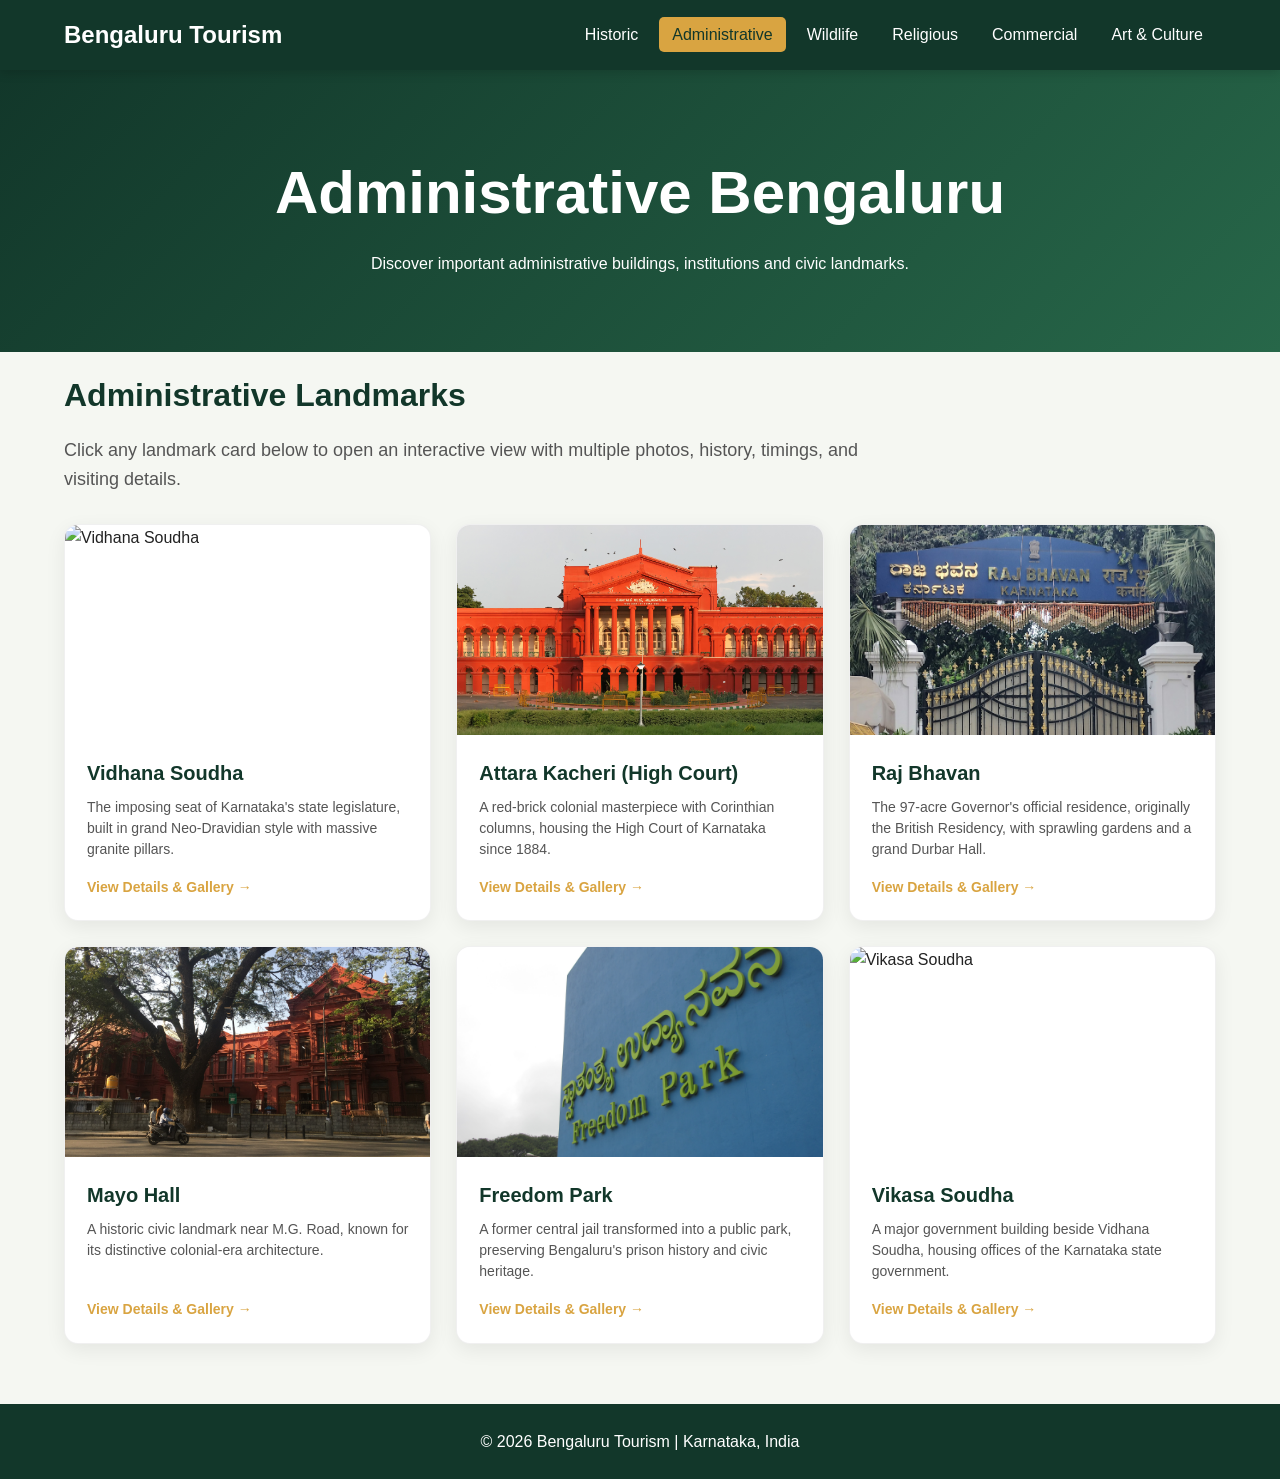
==== commit bad343de: "Update administrative page" ====
--- a/administrative.html
+++ b/administrative.html
@@ -295,6 +295,43 @@
             </div>
 
 
+
+            <!-- =========================
+                 CARD 6: VIKASA SOUDHA
+            ========================== -->
+
+            <div class="historic-card" data-info='{
+                "title": "Vikasa Soudha",
+                "description": "Vikasa Soudha is an important government building in Bengaluru and was constructed as an extension of Vidhana Soudha. It houses several offices of the Karnataka state government and forms part of the city&#39;s prominent administrative landscape.",
+                "images": [
+                    "images/Vikasa_Soudha_1.jpg",
+                    "images/Vikasa_Soudha_2.jpeg"
+                ]
+            }'>
+
+                <div class="card-img-wrapper">
+                    <img
+                        src="images/Vikasa_Soudha_1.jpg"
+                        alt="Vikasa Soudha"
+                    >
+                </div>
+
+                <div class="historic-card-body">
+                    <h3>Vikasa Soudha</h3>
+
+                    <p>
+                        A major government building beside Vidhana Soudha,
+                        housing offices of the Karnataka state government.
+                    </p>
+
+                    <span class="card-action-link">
+                        View Details &amp; Gallery →
+                    </span>
+                </div>
+
+            </div>
+
+
         </div>
     </main>
 
@@ -500,6 +537,16 @@
                 "View of Freedom Park and its historic grounds.",
 
                 "Sculpture of a soldier at Freedom Park."
+            ],
+
+            /* =========================================
+               CARD 6 - VIKASA SOUDHA
+            ========================================== */
+
+            [
+                "Exterior view of Vikasa Soudha, Bengaluru.",
+
+                "Another view of Vikasa Soudha."
             ]
 
         ];
@@ -826,6 +873,53 @@
                 >Image Source</a>
                 `
 
+            ],
+
+            /* =========================================
+               CARD 6 - VIKASA SOUDHA
+            ========================================== */
+
+            [
+                /* IMAGE 1 */
+
+                `
+                By Rehman Abubakr |
+                <a
+                    href="https://creativecommons.org/licenses/by-sa/4.0"
+                    style="color:#90caf9; text-decoration:none;"
+                    target="_blank"
+                    rel="noopener noreferrer"
+                >CC BY-SA 4.0</a> |
+                <a
+                    href="https://commons.wikimedia.org/w/index.php?curid=80009533"
+                    style="color:#90caf9; text-decoration:none;"
+                    target="_blank"
+                    rel="noopener noreferrer"
+                >Image Source</a>
+                `,
+
+                /* IMAGE 2 */
+
+                `
+                By <a
+                    href="https://commons.wikimedia.org/wiki/User:Mouleesha"
+                    style="color:#90caf9; text-decoration:none;"
+                    target="_blank"
+                    rel="noopener noreferrer"
+                >Mouleesha</a> - Own work |
+                <a
+                    href="https://creativecommons.org/licenses/by-sa/3.0"
+                    style="color:#90caf9; text-decoration:none;"
+                    target="_blank"
+                    rel="noopener noreferrer"
+                >CC BY-SA 3.0</a> |
+                <a
+                    href="https://commons.wikimedia.org/w/index.php?curid=8394322"
+                    style="color:#90caf9; text-decoration:none;"
+                    target="_blank"
+                    rel="noopener noreferrer"
+                >Image Source</a>
+                `
             ]
 
         ];
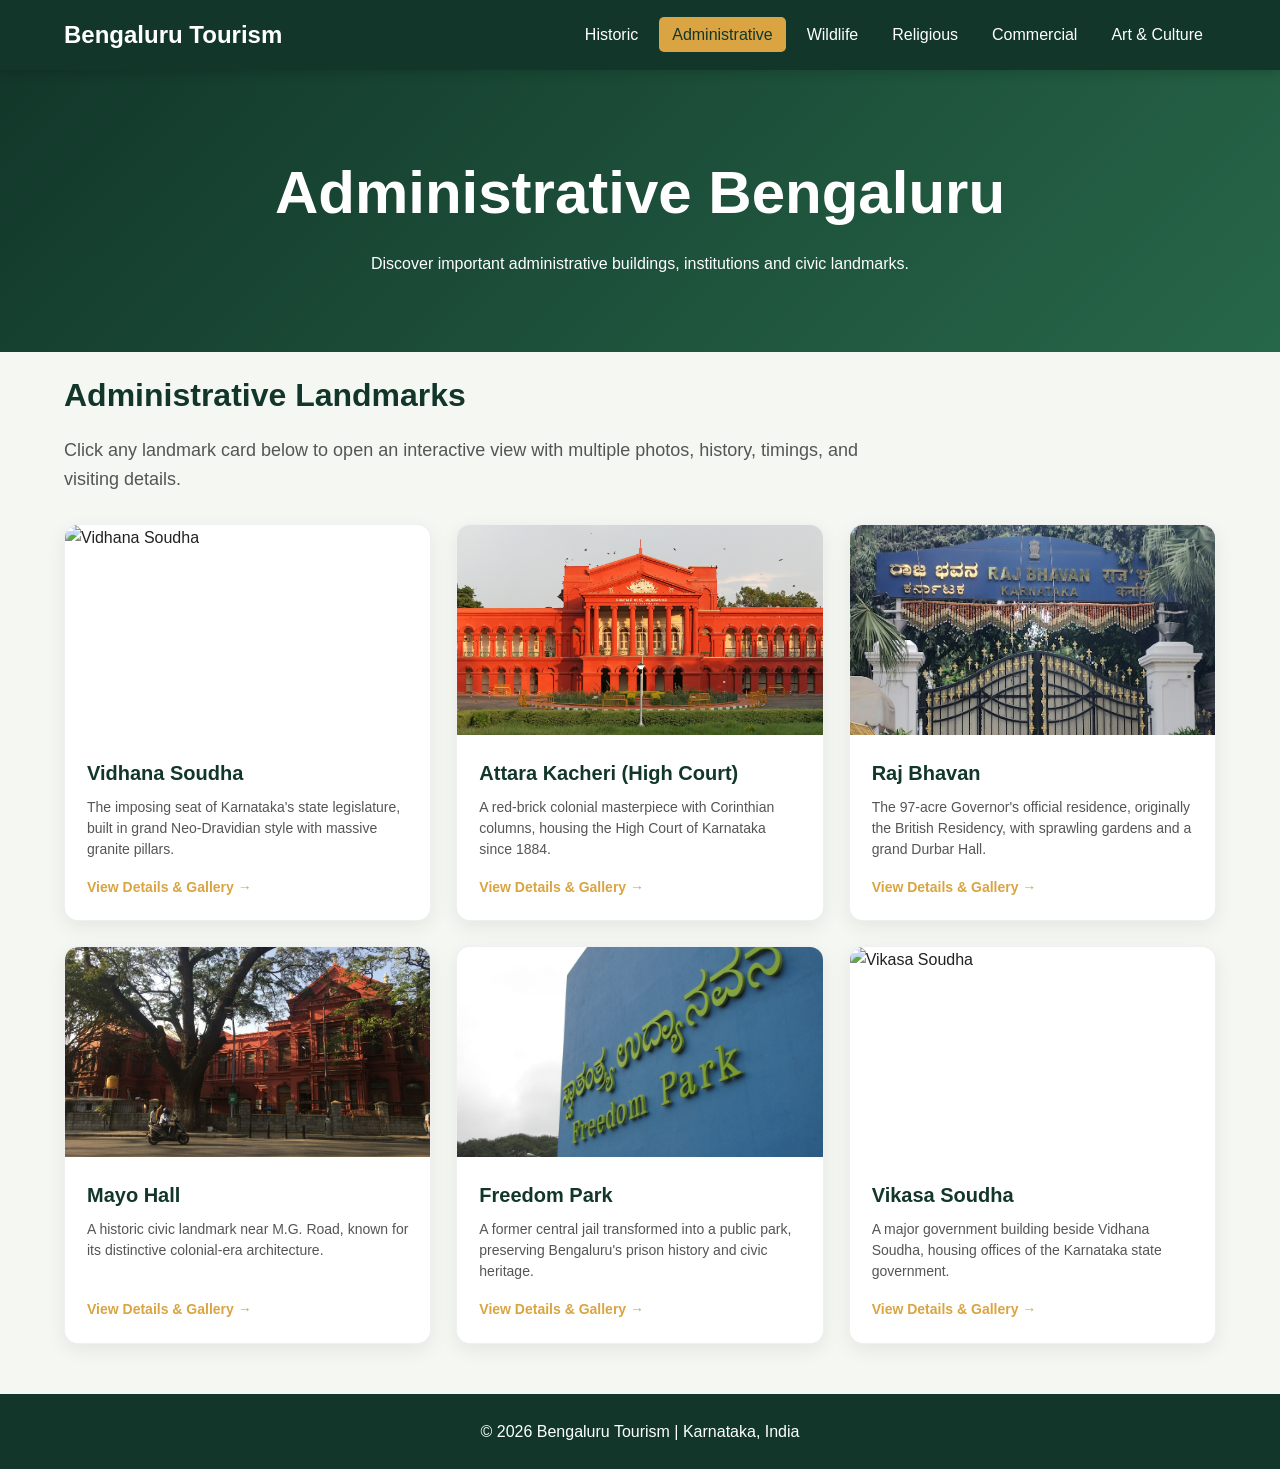
==== commit a2591982: "Added metro feature" ====
--- a/administrative.html
+++ b/administrative.html
@@ -6,7 +6,6 @@
     <meta name="viewport" content="width=device-width, initial-scale=1.0">
     <title>Administrative Bengaluru | Bengaluru Tourism</title>
     <link rel="stylesheet" href="styles.css">
-
     <style>
         /* Copyright links - same blue used on the Historic page */
         #modal-copyright a {
@@ -40,12 +39,10 @@
             min-height: 1.2em;
         }
 
-
         /* =====================================================
            ADMINISTRATIVE CARDS - ORIGINAL IMAGE RATIO
            Keeps portrait and landscape images uncropped.
         ====================================================== */
-
         .administrative-modal #modal-main-img {
             width: auto !important;
             height: auto !important;
@@ -70,49 +67,36 @@
             object-fit: contain !important;
         }
     </style>
-
-    </head>
+</head>
 
 <body>
-
     <nav class="navbar">
         <a href="index.html" class="logo">Bengaluru Tourism</a>
-
         <ul class="nav-links">
             <li><a href="historic.html">Historic</a></li>
             <li><a href="administrative.html" class="active">Administrative</a></li>
             <li><a href="wildlife.html">Wildlife</a></li>
             <li><a href="religious.html">Religious</a></li>
             <li><a href="commercial.html">Commercial</a></li>
-            <li><a href="art-culture.html">Art &amp; Culture</a></li>
+            <li><a href="art-culture.html">Art & Culture</a></li>
         </ul>
     </nav>
-
-
     <header class="page-header">
         <h1>Administrative Bengaluru</h1>
         <p>
             Discover important administrative buildings, institutions and civic landmarks.
         </p>
     </header>
-
-
     <main class="section">
-
         <h2>Administrative Landmarks</h2>
-
         <p class="intro">
             Click any landmark card below to open an interactive view with multiple photos,
             history, timings, and visiting details.
         </p>
-
-
         <div class="historic-grid">
-
             <!-- =========================
                  CARD 1: VIDHANA SOUDHA
             ========================== -->
-
             <div class="historic-card" data-info='{
                 "title": "Vidhana Soudha",
                 "description": "Vidhana Soudha is the seat of the Karnataka state legislature. Built in the Dravidian Neo style, it is one of the most imposing legislative buildings in India. Its granite facade, massive pillars, and the iconic inscription — Government Work is Gods Work — make it a proud symbol of democratic governance.",
@@ -123,34 +107,23 @@
                     "images/Vidhana_Soudha_view_from_high_court.jpeg"
                 ]
             }'>
-
                 <div class="card-img-wrapper">
-                    <img
-                        src="images/Vidhana_Soudha_front_view.jpeg"
-                        alt="Vidhana Soudha"
-                    >
-                </div>
-
+                    <img src="images/Vidhana_Soudha_front_view.jpeg" alt="Vidhana Soudha">
+                </div>
                 <div class="historic-card-body">
                     <h3>Vidhana Soudha</h3>
-
                     <p>
                         The imposing seat of Karnataka's state legislature,
                         built in grand Neo-Dravidian style with massive granite pillars.
                     </p>
-
                     <span class="card-action-link">
-                        View Details &amp; Gallery →
+                        View Details & Gallery →
                     </span>
                 </div>
-
             </div>
-
-
             <!-- =========================
                  CARD 2: ATTARA KACHERI
             ========================== -->
-
             <div class="historic-card" data-info='{
                 "title": "Attara Kacheri (High Court of Karnataka)",
                 "description": "Attara Kacheri, meaning Eighteen Departments, is the seat of the High Court of Karnataka. This striking red-brick building was originally constructed in 1868 to house government offices. Its Corinthian columns, symmetrical facade, and European styling stand in elegant contrast to the Vidhana Soudha across the road.",
@@ -159,34 +132,23 @@
                     "images/High_Court_of_Karnataka.jpg"
                 ]
             }'>
-
                 <div class="card-img-wrapper">
-                    <img
-                        src="images/High_Court_of_Karnataka,_Bangalore_MMK.jpg"
-                        alt="Attara Kacheri High Court"
-                    >
-                </div>
-
+                    <img src="images/High_Court_of_Karnataka,_Bangalore_MMK.jpg" alt="Attara Kacheri High Court">
+                </div>
                 <div class="historic-card-body">
                     <h3>Attara Kacheri (High Court)</h3>
-
                     <p>
                         A red-brick colonial masterpiece with Corinthian columns,
                         housing the High Court of Karnataka since 1884.
                     </p>
-
                     <span class="card-action-link">
-                        View Details &amp; Gallery →
+                        View Details & Gallery →
                     </span>
                 </div>
-
             </div>
-
-
             <!-- =========================
                  CARD 3: RAJ BHAVAN
             ========================== -->
-
             <div class="historic-card" data-info='{
                 "title": "Raj Bhavan (Governor House)",
                 "description": "Raj Bhavan is the official residence of the Governor of Karnataka. Originally built as the British Residency in 1831, this sprawling estate covers over 97 acres with manicured gardens, period architecture, and a rich colonial history. The Durbar Hall inside is noted for its opulent interiors.",
@@ -197,33 +159,23 @@
                     "images/Raj_Bhavan,_Bangalore_3.jpg"
                 ]
             }'>
-
                 <div class="card-img-wrapper">
-                    <img
-                        src="images/Raj_Bhavan,_Bangalore_4.jpg"
-                        alt="Raj Bhavan"
-                    >
-                </div>
-
+                    <img src="images/Raj_Bhavan,_Bangalore_4.jpg" alt="Raj Bhavan">
+                </div>
                 <div class="historic-card-body">
                     <h3>Raj Bhavan</h3>
-
                     <p>
                         The 97-acre Governor's official residence, originally
                         the British Residency, with sprawling gardens and a grand Durbar Hall.
                     </p>
-
                     <span class="card-action-link">
-                        View Details &amp; Gallery →
+                        View Details & Gallery →
                     </span>
                 </div>
-
             </div>
-
             <!-- =========================
                  CARD 4: MAYO HALL
             ========================== -->
-
             <div class="historic-card" data-info='{
                 "title": "Mayo Hall",
                 "description": "Mayo Hall is a historic civic landmark in Bengaluru, built during the British period and named after Lord Mayo. Its distinctive architecture and prominent location near M.G. Road make it an important part of the citys administrative and colonial heritage.",
@@ -233,34 +185,23 @@
                     "images/Mayo_Hall_3.jpg"
                 ]
             }'>
-
                 <div class="card-img-wrapper">
-                    <img
-                        src="images/Mayo_Hall_1.jpg"
-                        alt="Mayo Hall"
-                    >
-                </div>
-
+                    <img src="images/Mayo_Hall_1.jpg" alt="Mayo Hall">
+                </div>
                 <div class="historic-card-body">
                     <h3>Mayo Hall</h3>
-
                     <p>
                         A historic civic landmark near M.G. Road, known for its
                         distinctive colonial-era architecture.
                     </p>
-
                     <span class="card-action-link">
-                        View Details &amp; Gallery →
+                        View Details & Gallery →
                     </span>
                 </div>
-
             </div>
-
-
             <!-- =========================
                  CARD 5: FREEDOM PARK
             ========================== -->
-
             <div class="historic-card" data-info='{
                 "title": "Freedom Park",
                 "description": "Freedom Park is a historic public space in central Bengaluru developed on the former Central Jail grounds. The site preserves important elements of the old prison while serving as a public civic and cultural space.",
@@ -271,311 +212,172 @@
                     "images/Freedom_Park_4.jpeg"
                 ]
             }'>
-
                 <div class="card-img-wrapper">
-                    <img
-                        src="images/Freedom_Park_1.jpeg"
-                        alt="Freedom Park"
-                    >
-                </div>
-
+                    <img src="images/Freedom_Park_1.jpeg" alt="Freedom Park">
+                </div>
                 <div class="historic-card-body">
                     <h3>Freedom Park</h3>
-
                     <p>
                         A former central jail transformed into a public park,
                         preserving Bengaluru's prison history and civic heritage.
                     </p>
-
                     <span class="card-action-link">
-                        View Details &amp; Gallery →
+                        View Details & Gallery →
                     </span>
                 </div>
-
             </div>
-
-
-
             <!-- =========================
                  CARD 6: VIKASA SOUDHA
             ========================== -->
-
-            <div class="historic-card" data-info='{
+            <div class="historic-card"
+                data-info='{
                 "title": "Vikasa Soudha",
-                "description": "Vikasa Soudha is an important government building in Bengaluru and was constructed as an extension of Vidhana Soudha. It houses several offices of the Karnataka state government and forms part of the city&#39;s prominent administrative landscape.",
-                "images": [
-                    "images/Vikasa_Soudha_1.jpg",
-                    "images/Vikasa_Soudha_2.jpeg"
-                ]
-            }'>
-
+                "description": "Vikasa Soudha is an important government building in Bengaluru and was constructed as an extension of Vidhana Soudha. It houses several offices of the Karnataka state government and forms part of the city'
+                s prominent administrative landscape.", "images" : [ "images/Vikasa_Soudha_1.jpg"
+                , "images/Vikasa_Soudha_2.jpeg" ] }'>
                 <div class="card-img-wrapper">
-                    <img
-                        src="images/Vikasa_Soudha_1.jpg"
-                        alt="Vikasa Soudha"
-                    >
-                </div>
-
+                    <img src="images/Vikasa_Soudha_1.jpg" alt="Vikasa Soudha">
+                </div>
                 <div class="historic-card-body">
                     <h3>Vikasa Soudha</h3>
-
                     <p>
                         A major government building beside Vidhana Soudha,
                         housing offices of the Karnataka state government.
                     </p>
-
                     <span class="card-action-link">
-                        View Details &amp; Gallery →
+                        View Details & Gallery →
                     </span>
                 </div>
-
             </div>
-
-
         </div>
     </main>
-
-
     <!-- =========================
          MODAL OVERLAY
     ========================== -->
-
-    <div
-        id="modal-overlay"
-        class="modal-overlay"
-        aria-hidden="true"
-    >
-
-        <div
-            class="modal-card"
-            role="dialog"
-            aria-modal="true"
-            aria-labelledby="modal-title"
-        >
-
-            <button
-                class="modal-close-btn"
-                id="modal-close"
-                aria-label="Close modal"
-                type="button"
-            >
-                &times;
+    <div id="modal-overlay" class="modal-overlay" aria-hidden="true">
+        <div class="modal-card" role="dialog" aria-modal="true" aria-labelledby="modal-title">
+            <button class="modal-close-btn" id="modal-close" aria-label="Close modal" type="button">
+                ×
             </button>
-
-
             <!-- =========================
                  GALLERY
             ========================== -->
-
             <div class="modal-gallery-container">
-
-                <div
-                    class="modal-main-image-box"
-                    style="position: relative;"
-                >
-
-                    <img
-                        id="modal-main-img"
-                        src=""
-                        alt="Landmark view"
-                    >
-
+                <div class="modal-main-image-box" style="position: relative;">
+                    <img id="modal-main-img" src="" alt="Landmark view">
                     <!-- COPYRIGHT -->
-
                     <div id="modal-copyright"></div>
-
-                </div>
-
-
+                </div>
                 <!-- CAPTION -->
-
                 <div id="modal-caption"></div>
-
-
                 <!-- THUMBNAILS -->
-
-                <div
-                    class="modal-thumbs-row"
-                    id="modal-thumbs"
-                ></div>
-
+                <div class="modal-thumbs-row" id="modal-thumbs"></div>
             </div>
-
-
             <!-- =========================
                  MODAL INFORMATION
             ========================== -->
-
             <div class="modal-info-box">
-
                 <h2 id="modal-title"></h2>
-
-                <p
-                    class="modal-desc-text"
-                    id="modal-desc"
-                ></p>
-
+                <p class="modal-desc-text" id="modal-desc"></p>
             </div>
-
         </div>
-
     </div>
-
-
     <!-- =========================
          FOOTER
     ========================== -->
-
     <footer>
-        <p>&copy; 2026 Bengaluru Tourism | Karnataka, India</p>
+        <p>© 2026 Bengaluru Tourism | Karnataka, India</p>
     </footer>
-
-
     <!-- =========================
          JAVASCRIPT
     ========================== -->
-
     <script>
-
         const cards =
             document.querySelectorAll(".historic-card");
-
         const modalOverlay =
             document.getElementById("modal-overlay");
-
         const modalCloseBtn =
             document.getElementById("modal-close");
-
         const modalTitle =
             document.getElementById("modal-title");
-
         const modalDesc =
             document.getElementById("modal-desc");
-
         const mainImage =
             document.getElementById("modal-main-img");
-
         const thumbsContainer =
             document.getElementById("modal-thumbs");
-
         const copyrightBox =
             document.getElementById("modal-copyright");
-
         const captionBox =
             document.getElementById("modal-caption");
-
-
         let currentModalData = null;
         let currentImageIndex = 0;
-
-
         /*
         ============================================================
         IMAGE CAPTIONS
         ============================================================
         */
-
         const imageCaptions = [
-
             /* CARD 1 - VIDHANA SOUDHA */
-
             [
                 "Front view of Vidhana Soudha, the seat of the Karnataka state legislature.",
-
                 "Illuminated view of Vidhana Soudha at night.",
-
                 "Vidhana Soudha viewed from the City Civil Court.",
-
                 "Vidhana Soudha viewed from the High Court of Karnataka."
             ],
-
-
             /* CARD 2 - ATTARA KACHERI */
-
             [
                 "Front view of Attara Kacheri, the High Court of Karnataka.",
-
                 "Historic view of the High Court of Karnataka building."
             ],
-
-
             /* CARD 3 - RAJ BHAVAN */
-
             [
                 "Exterior view of Raj Bhavan, the Governor's official residence.",
-
                 "A view of Raj Bhavan and its surrounding grounds.",
-
                 "Architectural view of Raj Bhavan.",
-
                 "Another view of the historic Raj Bhavan estate."
             ],
-
-
             /* =========================================
                CARD 4 - MAYO HALL
             ========================================== */
-
             [
                 "Exterior view of Mayo Hall, Bengaluru.",
-
                 "Another exterior view of the historic Mayo Hall building.",
-
                 "Mayo Hall photographed from a different angle."
             ],
-
-
             /* =========================================
                CARD 5 - FREEDOM PARK
             ========================================== */
-
             [
                 "Entrance to Freedom Park, Bengaluru.",
-
                 "Sculptures displayed at Freedom Park.",
-
                 "View of Freedom Park and its historic grounds.",
-
                 "Sculpture of a soldier at Freedom Park."
             ],
-
             /* =========================================
                CARD 6 - VIKASA SOUDHA
             ========================================== */
-
             [
                 "Exterior view of Vikasa Soudha, Bengaluru.",
-
                 "Another view of Vikasa Soudha."
             ]
-
         ];
-
-
         /*
         ============================================================
         COPYRIGHT INFORMATION
         ============================================================
         */
-
         const imageCopyrights = [
-
             /* =========================================
                CARD 1 - VIDHANA SOUDHA
             ========================================== */
-
-            [
-
+            [
                 /* IMAGE 1 - NO COPYRIGHT */
-
                 "",
-
-
                 /* IMAGE 2 */
-
-                `
-                By <a
-                    href="//commons.wikimedia.org/w/index.php?title=User:Yashaswi.jayakumar&amp;action=edit&amp;redlink=1"
+                `
+                By <a
+                    href="//commons.wikimedia.org/w/index.php?title=User:Yashaswi.jayakumar&action=edit&redlink=1"
                     class="new"
                     title="User:Yashaswi.jayakumar (page does not exist)"
                 >Yashaswi.jayakumar</a> -
@@ -588,28 +390,16 @@
                     href="https://commons.wikimedia.org/w/index.php?curid=122918258"
                 >Image Source</a>
                 `,
-
-
                 /* IMAGE 3 - NO COPYRIGHT */
-
                 "",
-
-
                 /* IMAGE 4 - NO COPYRIGHT */
-
                 ""
-
             ],
-
-
             /* =========================================
                CARD 2 - ATTARA KACHERI
             ========================================== */
-
-            [
-
+            [
                 /* IMAGE 1 */
-
                 `
                 By <a
                     href="https://en.wikipedia.org/wiki/User:Muhammad_Mahdi_Karim"
@@ -625,10 +415,7 @@
                     href="https://commons.wikimedia.org/w/index.php?curid=10149555"
                 >Image Source</a>
                 `,
-
-
                 /* IMAGE 2 */
-
                 `
                 By <a
                     href="https://en.wikipedia.org/wiki/Kuskela"
@@ -643,18 +430,12 @@
                     href="https://commons.wikimedia.org/w/index.php?curid=18573435"
                 >Image Source</a>
                 `
-
             ],
-
-
             /* =========================================
                CARD 3 - RAJ BHAVAN
             ========================================== */
-
-            [
-
+            [
                 /* IMAGE 1 */
-
                 `
                 By <a
                     href="//commons.wikimedia.org/wiki/User:Gpkp"
@@ -669,10 +450,7 @@
                     href="https://commons.wikimedia.org/w/index.php?curid=173346266"
                 >Image Source</a>
                 `,
-
-
                 /* IMAGE 2 */
-
                 `
                 By <a
                     href="//commons.wikimedia.org/wiki/User:Gpkp"
@@ -687,10 +465,7 @@
                     href="https://commons.wikimedia.org/w/index.php?curid=173035293"
                 >Image Source</a>
                 `,
-
-
                 /* IMAGE 3 */
-
                 `
                 By <a
                     href="//commons.wikimedia.org/wiki/User:Gpkp"
@@ -705,10 +480,7 @@
                     href="https://commons.wikimedia.org/w/index.php?curid=173035223"
                 >Image Source</a>
                 `,
-
-
                 /* IMAGE 4 */
-
                 `
                 By <a
                     href="//commons.wikimedia.org/wiki/User:Gpkp"
@@ -723,21 +495,15 @@
                     href="https://commons.wikimedia.org/w/index.php?curid=173034974"
                 >Image Source</a>
                 `
-
             ],
-
-
             /* =========================================
                CARD 4 - MAYO HALL
             ========================================== */
-
-            [
-
+            [
                 /* IMAGE 1 */
-
-                `
-                By <a
-                    href="//commons.wikimedia.org/w/index.php?title=User:LittleT889&amp;action=edit&amp;redlink=1"
+                `
+                By <a
+                    href="//commons.wikimedia.org/w/index.php?title=User:LittleT889&action=edit&redlink=1"
                     class="new"
                     title="User:LittleT889 (page does not exist)"
                 >LittleT889</a> -
@@ -750,13 +516,10 @@
                     href="https://commons.wikimedia.org/w/index.php?curid=87077573"
                 >Image Source</a>
                 `,
-
-
                 /* IMAGE 2 */
-
-                `
-                By <a
-                    href="//commons.wikimedia.org/w/index.php?title=User:LittleT889&amp;action=edit&amp;redlink=1"
+                `
+                By <a
+                    href="//commons.wikimedia.org/w/index.php?title=User:LittleT889&action=edit&redlink=1"
                     class="new"
                     title="User:LittleT889 (page does not exist)"
                 >LittleT889</a> -
@@ -769,10 +532,7 @@
                     href="https://commons.wikimedia.org/w/index.php?curid=87077574"
                 >Image Source</a>
                 `,
-
-
                 /* IMAGE 3 */
-
                 `
                 By <a
                     rel="nofollow"
@@ -792,18 +552,12 @@
                     href="https://commons.wikimedia.org/w/index.php?curid=86950848"
                 >Image Source</a>
                 `
-
             ],
-
-
             /* =========================================
                CARD 5 - FREEDOM PARK
             ========================================== */
-
-            [
-
+            [
                 /* IMAGE 1 */
-
                 `
                 By <a
                     href="//commons.wikimedia.org/wiki/User:Diham"
@@ -818,10 +572,7 @@
                     href="https://commons.wikimedia.org/w/index.php?curid=7745283"
                 >Image Source</a>
                 `,
-
-
                 /* IMAGE 2 */
-
                 `
                 By <a
                     href="//commons.wikimedia.org/wiki/User:Diham"
@@ -836,10 +587,7 @@
                     href="https://commons.wikimedia.org/w/index.php?curid=7745242"
                 >Image Source</a>
                 `,
-
-
                 /* IMAGE 3 */
-
                 `
                 By <a
                     href="//commons.wikimedia.org/wiki/User:Diham"
@@ -854,10 +602,7 @@
                     href="https://commons.wikimedia.org/w/index.php?curid=7745023"
                 >Image Source</a>
                 `,
-
-
                 /* IMAGE 4 */
-
                 `
                 By <a
                     href="//commons.wikimedia.org/wiki/User:Diham"
@@ -872,16 +617,12 @@
                     href="https://commons.wikimedia.org/w/index.php?curid=7745357"
                 >Image Source</a>
                 `
-
             ],
-
             /* =========================================
                CARD 6 - VIKASA SOUDHA
             ========================================== */
-
             [
                 /* IMAGE 1 */
-
                 `
                 By Rehman Abubakr |
                 <a
@@ -897,9 +638,7 @@
                     rel="noopener noreferrer"
                 >Image Source</a>
                 `,
-
                 /* IMAGE 2 */
-
                 `
                 By <a
                     href="https://commons.wikimedia.org/wiki/User:Mouleesha"
@@ -921,502 +660,323 @@
                 >Image Source</a>
                 `
             ]
-
         ];
-
-
         /*
         ============================================================
         UPDATE IMAGE INFORMATION
         ============================================================
         */
-
         function updateImageDetails(index) {
-
             currentImageIndex = index;
-
             const cardIndex =
                 Array.from(cards).indexOf(
                     document.querySelector(
                         `.historic-card[data-active="true"]`
                     )
                 );
-
-
             /*
             --------------------------------------------------------
             CAPTION
             --------------------------------------------------------
             */
-
             if (
                 currentModalData &&
                 currentModalData.captions &&
                 currentModalData.captions[index]
             ) {
-
                 captionBox.textContent =
                     currentModalData.captions[index];
-
             } else {
-
                 captionBox.textContent = "";
-
-            }
-
-
+            }
             /*
             --------------------------------------------------------
             COPYRIGHT
             --------------------------------------------------------
             */
-
             if (
                 currentModalData &&
                 currentModalData.copyrights &&
                 currentModalData.copyrights[index] &&
                 currentModalData.copyrights[index].trim() !== ""
             ) {
-
                 copyrightBox.innerHTML =
                     currentModalData.copyrights[index];
-
                 copyrightBox.style.display =
                     "block";
-
             } else {
-
                 copyrightBox.innerHTML =
                     "";
-
                 copyrightBox.style.display =
                     "none";
-
-            }
-
-        }
-
-
+            }
+        }
         /*
         ============================================================
         CHANGE IMAGE
         ============================================================
         */
-
         function showImage(index) {
-
             if (
                 !currentModalData ||
                 !currentModalData.images ||
                 currentModalData.images.length === 0
             ) {
-
                 return;
-
-            }
-
-
+            }
             if (index < 0) {
-
                 index =
                     currentModalData.images.length - 1;
-
-            }
-
-
+            }
             if (
                 index >=
                 currentModalData.images.length
             ) {
-
                 index = 0;
-
-            }
-
-
+            }
             currentImageIndex = index;
-
-
             mainImage.src =
                 currentModalData.images[index];
-
             mainImage.alt =
                 `${currentModalData.title} - Image ${index + 1}`;
-
-
             updateImageDetails(index);
-
-
             /*
             --------------------------------------------------------
             UPDATE ACTIVE THUMBNAIL
             --------------------------------------------------------
             */
-
             const thumbs =
                 thumbsContainer.querySelectorAll(
                     ".modal-thumb"
                 );
-
-
             thumbs.forEach(
                 (thumb, i) => {
-
                     thumb.classList.toggle(
                         "active",
                         i === index
                     );
-
                 }
             );
-
-        }
-
-
+        }
         /*
         ============================================================
         NEXT / PREVIOUS IMAGE
         ============================================================
         */
-
         function navigateImage(direction) {
-
             if (!currentModalData) {
                 return;
             }
-
-
             let newIndex =
                 currentImageIndex + direction;
-
-
             if (
                 newIndex < 0
             ) {
-
                 newIndex =
                     currentModalData.images.length - 1;
-
-            }
-
-
+            }
             if (
                 newIndex >=
                 currentModalData.images.length
             ) {
-
                 newIndex = 0;
-
-            }
-
-
+            }
             showImage(newIndex);
-
-        }
-
-
+        }
         /*
         ============================================================
         OPEN MODAL
         ============================================================
         */
-
         function populateAndOpenModal(card) {
-
             const data =
                 JSON.parse(card.dataset.info);
-
-
             const cardIndex =
                 Array.from(cards).indexOf(card);
-
-
             currentModalData = {
-
                 ...data,
-
                 captions:
                     imageCaptions[cardIndex] || [],
-
                 copyrights:
                     imageCopyrights[cardIndex] || []
-
             };
-
             cards.forEach(function (item) {
                 item.removeAttribute("data-active");
             });
-
             card.setAttribute("data-active", "true");
-
-
             modalTitle.textContent =
                 data.title;
-
             modalDesc.textContent =
                 data.description;
-
-
             /*
             --------------------------------------------------------
             CLEAR OLD THUMBNAILS
             --------------------------------------------------------
             */
-
             thumbsContainer.innerHTML =
                 "";
-
-
             /*
             --------------------------------------------------------
             CREATE THUMBNAILS
             --------------------------------------------------------
             */
-
             data.images.forEach(
                 (imgUrl, index) => {
-
                     const thumb =
                         document.createElement("div");
-
-
                     thumb.className =
                         "modal-thumb";
-
-
                     if (index === 0) {
-
                         thumb.classList.add(
                             "active"
                         );
-
                     }
-
-
                     const img =
                         document.createElement("img");
-
-
                     img.src =
                         imgUrl;
-
                     img.alt =
                         `${data.title} thumbnail ${index + 1}`;
-
-
                     img.onerror =
                         function () {
-
                             this.style.opacity =
                                 "0.4";
-
                         };
-
-
                     thumb.appendChild(img);
-
-
                     thumb.addEventListener(
                         "click",
                         function (event) {
-
                             event.stopPropagation();
-
                             showImage(index);
-
                         }
                     );
-
-
                     thumbsContainer.appendChild(
                         thumb
                     );
-
                 }
             );
-
-
             /*
             --------------------------------------------------------
             SHOW FIRST IMAGE
             --------------------------------------------------------
             */
-
             showImage(0);
-
-
             /*
             --------------------------------------------------------
             OPEN MODAL
             --------------------------------------------------------
             */
-
             modalOverlay.classList.add(
                 "active",
                 "administrative-modal"
             );
-
             modalOverlay.setAttribute(
                 "aria-hidden",
                 "false"
             );
-
-
             document.body.style.overflow =
                 "hidden";
-
-        }
-
-
+        }
         /*
         ============================================================
         CLOSE MODAL
         ============================================================
         */
-
         function closeModal() {
-
             modalOverlay.classList.remove(
                 "active",
                 "administrative-modal"
             );
-
             modalOverlay.setAttribute(
                 "aria-hidden",
                 "true"
             );
-
             document.body.style.overflow =
                 "";
-
             cards.forEach(function (item) {
                 item.removeAttribute("data-active");
             });
-
-        }
-
-
+        }
         /*
         ============================================================
         CARD CLICK EVENTS
         ============================================================
         */
-
         cards.forEach(
             function (card) {
-
                 card.addEventListener(
                     "click",
                     function () {
-
                         populateAndOpenModal(
                             card
                         );
-
                     }
                 );
-
             }
         );
-
-
         /*
         ============================================================
         CLOSE WHEN CLICKING BACKDROP
         ============================================================
         */
-
         modalOverlay.addEventListener(
             "click",
             function (event) {
-
                 if (
                     event.target ===
                     modalOverlay
                 ) {
-
                     closeModal();
-
                 }
-
             }
         );
-
-
         /*
         ============================================================
         CLOSE BUTTON
         ============================================================
         */
-
         modalCloseBtn.addEventListener(
             "click",
             function () {
-
                 closeModal();
-
             }
         );
-
-
         /*
         ============================================================
         KEYBOARD CONTROLS
         ============================================================
         */
-
         document.addEventListener(
             "keydown",
             function (event) {
-
                 if (
                     !modalOverlay.classList.contains(
                         "active"
                     )
                 ) {
-
                     return;
-
                 }
-
-
                 if (
                     event.key === "Escape"
                 ) {
-
                     closeModal();
-
                     return;
-
                 }
-
-
                 if (
                     event.key === "ArrowLeft"
                 ) {
-
                     navigateImage(-1);
-
                     return;
-
                 }
-
-
                 if (
                     event.key === "ArrowRight"
                 ) {
-
                     navigateImage(1);
-
                     return;
-
                 }
-
             }
         );
-
     </script>
-
 </body>
 
 </html>
--- a/styles.css
+++ b/styles.css
@@ -9,11 +9,10 @@
     background: #f5f7f2;
     color: #222;
     line-height: 1.6;
-}
-
-/* =========================
-   NAVBAR
-========================= */
+    min-height: 100vh;
+    display: flex;
+    flex-direction: column;
+}
 
 .navbar {
     position: sticky;
@@ -54,6 +53,7 @@
     background: #d9a441;
     color: #12372a;
 }
+
 
 /* =========================
    HERO / CAROUSEL
@@ -108,7 +108,6 @@
     display: block;
 }
 
-/* Dark overlay over each image */
 .slide-overlay {
     position: absolute;
     inset: 0;
@@ -121,7 +120,6 @@
     pointer-events: none;
 }
 
-/* Main hero text */
 .slide-caption {
     position: absolute;
     left: 7%;
@@ -145,6 +143,7 @@
     color: rgba(255, 255, 255, 0.92);
     text-shadow: 0 2px 8px rgba(0, 0, 0, 0.3);
 }
+
 
 /* =========================
    PLACE TITLE
@@ -170,7 +169,6 @@
     text-shadow: 0 2px 10px rgba(0, 0, 0, 0.45);
 }
 
-/* Elegant gold accent line */
 .place-title span::before {
     content: "";
     display: inline-block;
@@ -182,11 +180,13 @@
     border-radius: 10px;
 }
 
+
 /* =========================
    CAROUSEL ANIMATION
 ========================= */
 
 @keyframes carousel {
+
     0% {
         opacity: 0;
     }
@@ -207,6 +207,7 @@
         opacity: 0;
     }
 }
+
 
 /* =========================
    CONTENT SECTION
@@ -216,6 +217,7 @@
     width: 90%;
     margin: 0 5% 50px 5%;
     padding-top: 18px;
+    flex: 1;
 }
 
 .section h2 {
@@ -230,6 +232,7 @@
     margin-bottom: 30px;
     max-width: 800px;
 }
+
 
 /* =========================
    CATEGORY CARDS
@@ -274,6 +277,7 @@
     text-decoration: none;
 }
 
+
 /* =========================
    OTHER PAGE COMPONENTS
 ========================= */
@@ -306,18 +310,20 @@
     border-radius: 10px;
 }
 
+
 /* =========================
    FOOTER
 ========================= */
 
 footer {
-    margin-top: 60px;
+    margin-top: 0;
     background: #12372a;
     color: white;
     text-align: center;
     padding: 25px;
 }
 
+
 /* =========================
    RESPONSIVE DESIGN
 ========================= */
@@ -332,8 +338,6 @@
     .nav-links {
         justify-content: center;
     }
-
-
 
     .slide-caption {
         left: 6%;
@@ -379,8 +383,6 @@
         font-size: 14px;
     }
 
-
-
     .slide-caption {
         top: 43%;
     }
@@ -401,6 +403,7 @@
         font-size: 16px;
     }
 }
+
 
 /* =========================
    HISTORIC PAGE CARDS & MODAL
@@ -419,7 +422,10 @@
     overflow: hidden;
     box-shadow: 0 6px 20px rgba(0, 0, 0, 0.07);
     border: 1px solid rgba(0, 0, 0, 0.06);
-    transition: transform 0.3s ease, box-shadow 0.3s ease, border-color 0.3s ease;
+    transition:
+        transform 0.3s ease,
+        box-shadow 0.3s ease,
+        border-color 0.3s ease;
     cursor: pointer;
     display: flex;
     flex-direction: column;
@@ -493,8 +499,9 @@
     margin-top: auto;
 }
 
-/* =========================
-   MODAL OVERLAY (GREYED OUT BACKGROUND)
+
+/* =========================
+   MODAL OVERLAY
 ========================= */
 
 .modal-overlay {
@@ -509,7 +516,9 @@
     padding: 20px;
     opacity: 0;
     visibility: hidden;
-    transition: opacity 0.3s ease, visibility 0.3s ease;
+    transition:
+        opacity 0.3s ease,
+        visibility 0.3s ease;
 }
 
 .modal-overlay.active {
@@ -526,7 +535,8 @@
     box-shadow: 0 20px 50px rgba(0, 0, 0, 0.4);
     position: relative;
     transform: scale(0.92);
-    transition: transform 0.3s cubic-bezier(0.175, 0.885, 0.32, 1.275);
+    transition:
+        transform 0.3s cubic-bezier(0.175, 0.885, 0.32, 1.275);
     padding: 28px;
     display: flex;
     flex-direction: column;
@@ -552,7 +562,9 @@
     align-items: center;
     justify-content: center;
     color: #333;
-    transition: background 0.2s, color 0.2s;
+    transition:
+        background 0.2s,
+        color 0.2s;
     z-index: 10;
 }
 
@@ -561,7 +573,9 @@
     color: white;
 }
 
-/* Gallery inside modal: 3+ images */
+
+/* Gallery */
+
 .modal-gallery-container {
     display: flex;
     flex-direction: column;
@@ -582,6 +596,10 @@
     object-fit: cover;
     transition: opacity 0.3s ease;
 }
+
+
+/* THIS IS THE IMPORTANT PART:
+   thumbnails are horizontal */
 
 .modal-thumbs-row {
     display: flex;
@@ -599,7 +617,10 @@
     cursor: pointer;
     border: 3px solid transparent;
     opacity: 0.7;
-    transition: border-color 0.2s, opacity 0.2s, transform 0.2s;
+    transition:
+        border-color 0.2s,
+        opacity 0.2s,
+        transform 0.2s;
 }
 
 .modal-thumb.active,
@@ -615,7 +636,9 @@
     object-fit: cover;
 }
 
-/* Modal text content */
+
+/* Modal text */
+
 .modal-info-box h2 {
     color: #12372a;
     font-size: 26px;
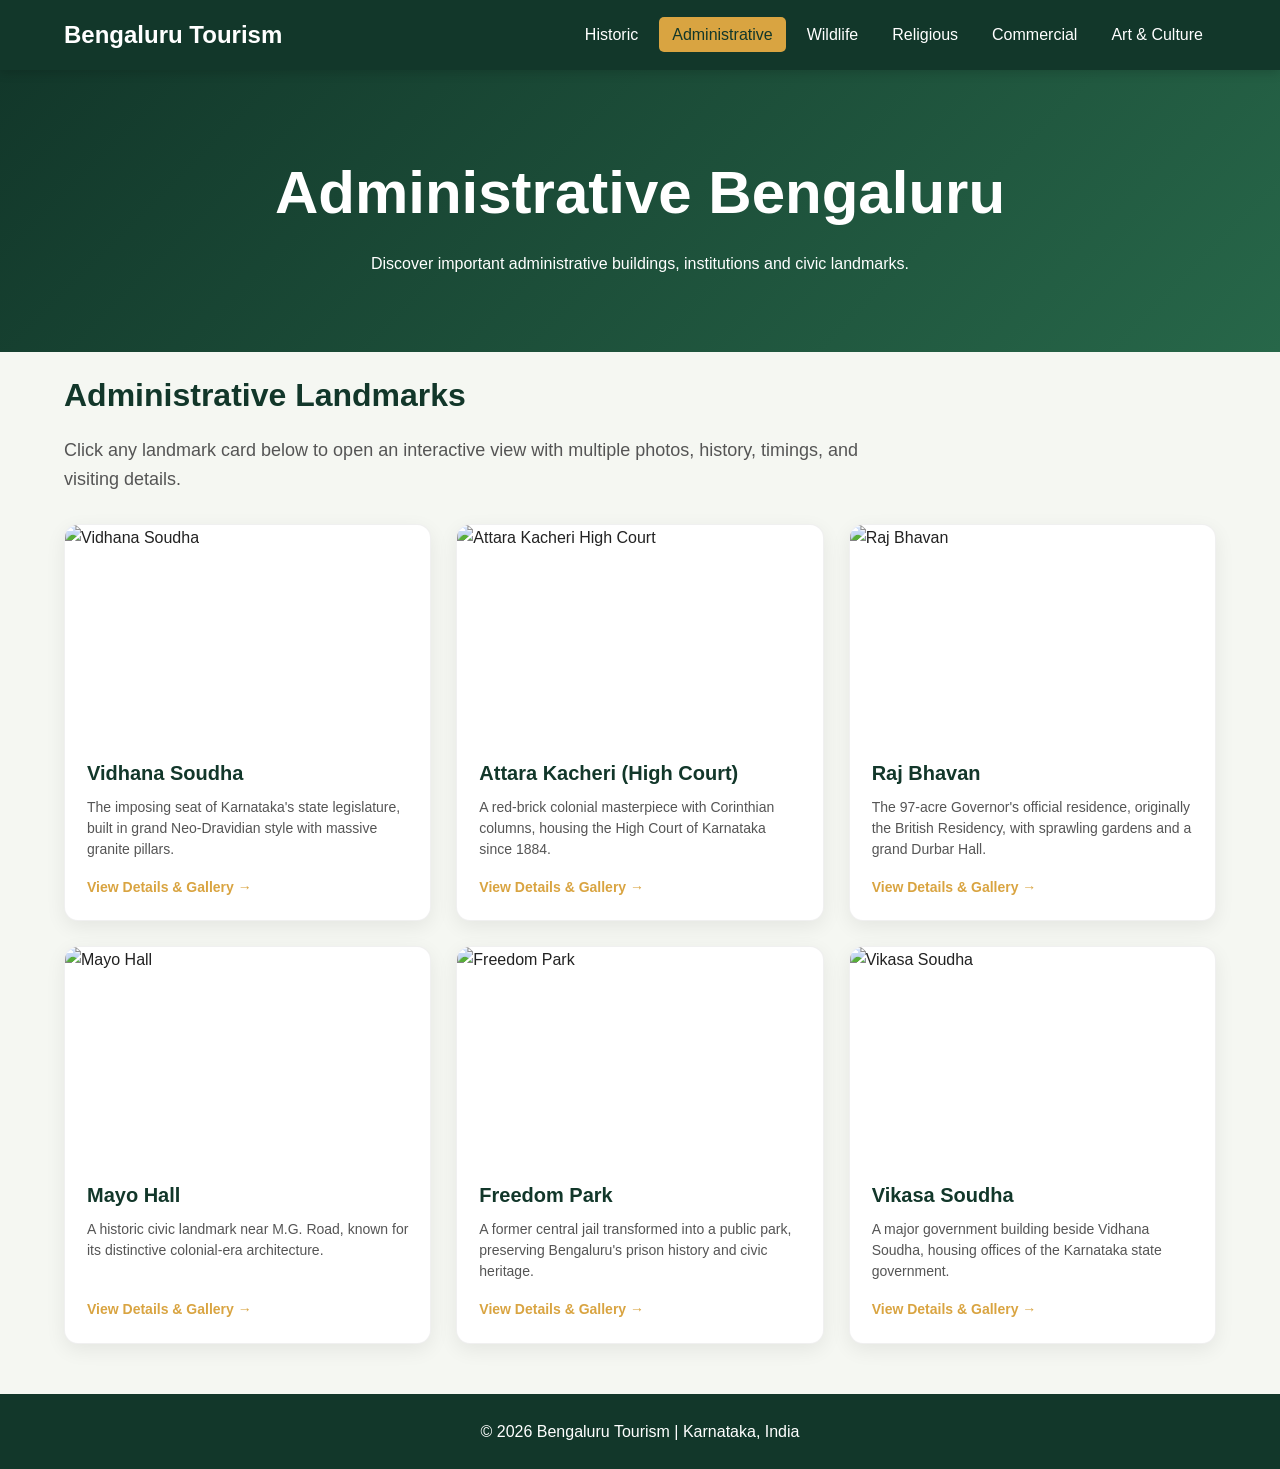
==== commit 1a63f211: "Updated image paths and website styling" ====
--- a/administrative.html
+++ b/administrative.html
@@ -101,14 +101,14 @@
                 "title": "Vidhana Soudha",
                 "description": "Vidhana Soudha is the seat of the Karnataka state legislature. Built in the Dravidian Neo style, it is one of the most imposing legislative buildings in India. Its granite facade, massive pillars, and the iconic inscription — Government Work is Gods Work — make it a proud symbol of democratic governance.",
                 "images": [
-                    "images/Vidhana_Soudha_front_view.jpeg",
-                    "images/Lighting_of_Vidhana_Soudha.jpg",
-                    "images/Vidhana_Soudha_view_from_city_civil_court.jpeg",
-                    "images/Vidhana_Soudha_view_from_high_court.jpeg"
+                    "images/administrative_images/vidhana_soudha/Vidhana_Soudha_front_view.jpeg",
+                    "images/administrative_images/vidhana_soudha/Lighting_of_Vidhana_Soudha.jpg",
+                    "images/administrative_images/vidhana_soudha/Vidhana_Soudha_view_from_city_civil_court.jpeg",
+                    "images/administrative_images/vidhana_soudha/Vidhana_Soudha_view_from_high_court.jpeg"
                 ]
             }'>
                 <div class="card-img-wrapper">
-                    <img src="images/Vidhana_Soudha_front_view.jpeg" alt="Vidhana Soudha">
+                    <img src="images/administrative_images/vidhana_soudha/Vidhana_Soudha_front_view.jpeg" alt="Vidhana Soudha">
                 </div>
                 <div class="historic-card-body">
                     <h3>Vidhana Soudha</h3>
@@ -128,12 +128,12 @@
                 "title": "Attara Kacheri (High Court of Karnataka)",
                 "description": "Attara Kacheri, meaning Eighteen Departments, is the seat of the High Court of Karnataka. This striking red-brick building was originally constructed in 1868 to house government offices. Its Corinthian columns, symmetrical facade, and European styling stand in elegant contrast to the Vidhana Soudha across the road.",
                 "images": [
-                    "images/High_Court_of_Karnataka,_Bangalore_MMK.jpg",
-                    "images/High_Court_of_Karnataka.jpg"
+                    "images/administrative_images/high_court/High_Court_of_Karnataka,_Bangalore_MMK.jpg",
+                    "images/administrative_images/high_court/High_Court_of_Karnataka.jpg"
                 ]
             }'>
                 <div class="card-img-wrapper">
-                    <img src="images/High_Court_of_Karnataka,_Bangalore_MMK.jpg" alt="Attara Kacheri High Court">
+                    <img src="images/administrative_images/high_court/High_Court_of_Karnataka,_Bangalore_MMK.jpg" alt="Attara Kacheri High Court">
                 </div>
                 <div class="historic-card-body">
                     <h3>Attara Kacheri (High Court)</h3>
@@ -153,14 +153,14 @@
                 "title": "Raj Bhavan (Governor House)",
                 "description": "Raj Bhavan is the official residence of the Governor of Karnataka. Originally built as the British Residency in 1831, this sprawling estate covers over 97 acres with manicured gardens, period architecture, and a rich colonial history. The Durbar Hall inside is noted for its opulent interiors.",
                 "images": [
-                    "images/Raj_Bhavan,_Bangalore_4.jpg",
-                    "images/Raj_Bhavan,_Bangalore_1.jpg",
-                    "images/Raj_Bhavan,_Bangalore_2.jpg",
-                    "images/Raj_Bhavan,_Bangalore_3.jpg"
+                    "images/administrative_images/raj_bhavan/Raj_Bhavan,_Bangalore_4.jpg",
+                    "images/administrative_images/raj_bhavan/Raj_Bhavan,_Bangalore_1.jpg",
+                    "images/administrative_images/raj_bhavan/Raj_Bhavan,_Bangalore_2.jpg",
+                    "images/administrative_images/raj_bhavan/Raj_Bhavan,_Bangalore_3.jpg"
                 ]
             }'>
                 <div class="card-img-wrapper">
-                    <img src="images/Raj_Bhavan,_Bangalore_4.jpg" alt="Raj Bhavan">
+                    <img src="images/administrative_images/raj_bhavan/Raj_Bhavan,_Bangalore_4.jpg" alt="Raj Bhavan">
                 </div>
                 <div class="historic-card-body">
                     <h3>Raj Bhavan</h3>
@@ -180,13 +180,13 @@
                 "title": "Mayo Hall",
                 "description": "Mayo Hall is a historic civic landmark in Bengaluru, built during the British period and named after Lord Mayo. Its distinctive architecture and prominent location near M.G. Road make it an important part of the citys administrative and colonial heritage.",
                 "images": [
-                    "images/Mayo_Hall_1.jpg",
-                    "images/Mayo_Hall_2.jpg",
-                    "images/Mayo_Hall_3.jpg"
+                    "images/administrative_images/mayo_hall/Mayo_Hall_1.jpg",
+                    "images/administrative_images/mayo_hall/Mayo_Hall_2.jpg",
+                    "images/administrative_images/mayo_hall/Mayo_Hall_3.jpg"
                 ]
             }'>
                 <div class="card-img-wrapper">
-                    <img src="images/Mayo_Hall_1.jpg" alt="Mayo Hall">
+                    <img src="images/administrative_images/mayo_hall/Mayo_Hall_1.jpg" alt="Mayo Hall">
                 </div>
                 <div class="historic-card-body">
                     <h3>Mayo Hall</h3>
@@ -206,14 +206,14 @@
                 "title": "Freedom Park",
                 "description": "Freedom Park is a historic public space in central Bengaluru developed on the former Central Jail grounds. The site preserves important elements of the old prison while serving as a public civic and cultural space.",
                 "images": [
-                    "images/Freedom_Park_1.jpeg",
-                    "images/Freedom_Park_2.jpeg",
-                    "images/Freedom_Park_3.jpg",
-                    "images/Freedom_Park_4.jpeg"
+                    "images/administrative_images/freedom_park/Freedom_Park_1.jpeg",
+                    "images/administrative_images/freedom_park/Freedom_Park_2.jpeg",
+                    "images/administrative_images/freedom_park/Freedom_Park_3.jpg",
+                    "images/administrative_images/freedom_park/Freedom_Park_4.jpeg"
                 ]
             }'>
                 <div class="card-img-wrapper">
-                    <img src="images/Freedom_Park_1.jpeg" alt="Freedom Park">
+                    <img src="images/administrative_images/freedom_park/Freedom_Park_1.jpeg" alt="Freedom Park">
                 </div>
                 <div class="historic-card-body">
                     <h3>Freedom Park</h3>
@@ -233,10 +233,10 @@
                 data-info='{
                 "title": "Vikasa Soudha",
                 "description": "Vikasa Soudha is an important government building in Bengaluru and was constructed as an extension of Vidhana Soudha. It houses several offices of the Karnataka state government and forms part of the city'
-                s prominent administrative landscape.", "images" : [ "images/Vikasa_Soudha_1.jpg"
-                , "images/Vikasa_Soudha_2.jpeg" ] }'>
+                s prominent administrative landscape.", "images" : [ "images/administrative_images/vikasa_soudha/Vikasa_Soudha_1.jpg"
+                , "images/administrative_images/vikasa_soudha/Vikasa_Soudha_2.jpeg" ] }'>
                 <div class="card-img-wrapper">
-                    <img src="images/Vikasa_Soudha_1.jpg" alt="Vikasa Soudha">
+                    <img src="images/administrative_images/vikasa_soudha/Vikasa_Soudha_1.jpg" alt="Vikasa Soudha">
                 </div>
                 <div class="historic-card-body">
                     <h3>Vikasa Soudha</h3>
--- a/styles.css
+++ b/styles.css
@@ -548,9 +548,9 @@
 }
 
 .modal-close-btn {
-    position: absolute;
-    top: 16px;
-    right: 18px;
+    position: absolute !important;
+    top: 16px !important;
+    right: 18px !important;
     background: #f0f0f0;
     border: none;
     width: 36px;
@@ -580,23 +580,68 @@
     display: flex;
     flex-direction: column;
     gap: 12px;
+    width: 100%;
+    align-items: center;
 }
 
 .modal-main-image-box {
-    width: 100%;
-    height: 340px;
-    border-radius: 12px;
+    width: 100% !important;
+    max-width: 100% !important;
+    height: clamp(280px, 42vh, 440px) !important;
+    max-height: 440px !important;
+    margin: 0 auto !important;
+    position: relative;
+    display: flex;
+    align-items: center;
+    justify-content: center;
     overflow: hidden;
-    background: #111;
-}
-
-.modal-main-image-box img {
-    width: 100%;
-    height: 100%;
-    object-fit: cover;
-    transition: opacity 0.3s ease;
-}
-
+}
+
+.modal-main-image-box #modal-main-img,
+#modal-main-img {
+    width: 100% !important;
+    height: calc(100% - 30px) !important;
+    max-width: 100% !important;
+    max-height: calc(100% - 30px) !important;
+    object-fit: contain !important;
+    object-position: center center !important;
+    display: block !important;
+    margin: 0 auto 30px auto !important;
+}
+
+#modal-caption {
+    width: 100%;
+    min-height: 20px;
+    margin: 0 !important;
+    text-align: center !important;
+    color: #444;
+    font-size: 0.85em;
+    line-height: 1.4;
+}
+
+#modal-copyright {
+    position: absolute !important;
+    bottom: 0 !important;
+    left: 0 !important;
+    width: 100% !important;
+    min-height: 30px;
+    margin: 0 !important;
+    box-sizing: border-box;
+    background: rgba(0, 0, 0, 0.72) !important;
+    color: white;
+    text-align: center !important;
+    font-size: 11px;
+    line-height: 1.4;
+    padding: 6px 10px;
+    border-radius: 0 0 12px 12px;
+    z-index: 5;
+}
+
+.modal-main-image-box #modal-main-img,
+#modal-main-img {
+    height: calc(100% - 30px) !important;
+    margin: 0 auto 30px auto !important;
+}
 
 /* THIS IS THE IMPORTANT PART:
    thumbnails are horizontal */
@@ -606,6 +651,8 @@
     gap: 12px;
     overflow-x: auto;
     padding-bottom: 4px;
+    justify-content: center;
+    width: 100%;
 }
 
 .modal-thumb {
@@ -680,4 +727,146 @@
 
 .modal-detail-item strong {
     color: #12372a;
+}
+
+#modal-copyright a {
+    color: #90caf9;
+    text-decoration: none;
+}
+
+#modal-copyright {
+    position: absolute;
+    bottom: 0;
+    left: 0;
+    right: auto;
+    transform: none;
+    width: 100%;
+    max-width: 100%;
+    min-height: 30px;
+    box-sizing: border-box;
+    background: rgba(0, 0, 0, 0.72);
+    color: white;
+    text-align: center;
+    font-size: 11px;
+    line-height: 1.4;
+    padding: 6px 10px;
+    border-radius: 0 0 12px 12px;
+    z-index: 5;
+}
+
+.modal-main-image-box {
+    position: relative;
+}
+
+#modal-caption {
+    min-height: 20px;
+    color: #444;
+    font-size: 14px;
+    text-align: center;
+}
+
+/* =========================================================
+   GLOBAL MODAL GALLERY RULES
+   Preserve the complete image, center attribution text, and
+   keep the close button independent of image dimensions.
+========================================================= */
+.modal-card {
+    overflow-y: auto !important;
+}
+
+.modal-close-btn {
+    position: absolute !important;
+    top: 16px !important;
+    right: 18px !important;
+}
+
+.modal-gallery-container {
+    width: 100%;
+    align-items: center;
+}
+
+.modal-main-image-box {
+    width: 100% !important;
+    max-width: 100% !important;
+    height: clamp(280px, 42vh, 440px) !important;
+    max-height: 440px !important;
+    margin: 0 auto !important;
+    position: relative;
+    display: flex;
+    align-items: center;
+    justify-content: center;
+    overflow: hidden;
+}
+
+.modal-main-image-box #modal-main-img,
+#modal-main-img {
+    width: 100% !important;
+    height: calc(100% - 30px) !important;
+    max-width: 100% !important;
+    max-height: calc(100% - 30px) !important;
+    object-fit: contain !important;
+    object-position: center center !important;
+    display: block !important;
+    margin: 0 auto 30px auto !important;
+}
+
+#modal-caption {
+    width: 100%;
+    min-height: 20px;
+    margin: 0 !important;
+    text-align: center !important;
+    color: #444;
+    font-size: 0.85em;
+    line-height: 1.4;
+}
+
+#modal-copyright {
+    position: absolute !important;
+    bottom: 0 !important;
+    left: 0 !important;
+    width: 100% !important;
+    min-height: 30px;
+    margin: 0 !important;
+    box-sizing: border-box;
+    background: rgba(0, 0, 0, 0.72) !important;
+    color: white;
+    text-align: center !important;
+    font-size: 11px;
+    line-height: 1.4;
+    padding: 6px 10px;
+    border-radius: 0 0 12px 12px;
+    z-index: 5;
+}
+
+#modal-copyright a {
+    color: #90caf9 !important;
+    text-decoration: none !important;
+}
+
+.modal-thumbs-row {
+    justify-content: center;
+    width: 100%;
+}
+
+/* Final global overrides: prevent page-specific fit-content/auto sizing
+   from cropping images or changing the close-button position. */
+.modal-card .modal-gallery-container .modal-main-image-box,
+.administrative-modal .modal-main-image-box,
+.wildlife-modal .modal-main-image-box,
+.st-marys-modal .modal-main-image-box,
+.iskcon-modal .modal-main-image-box,
+.someshwara-modal .modal-main-image-box {
+    width: 100% !important;
+    max-width: 100% !important;
+    height: clamp(280px, 42vh, 440px) !important;
+    max-height: 440px !important;
+    margin: 0 auto !important;
+}
+
+.modal-card .modal-close-btn,
+.modal-close-btn {
+    position: absolute !important;
+    top: 16px !important;
+    right: 18px !important;
+    z-index: 20 !important;
 }
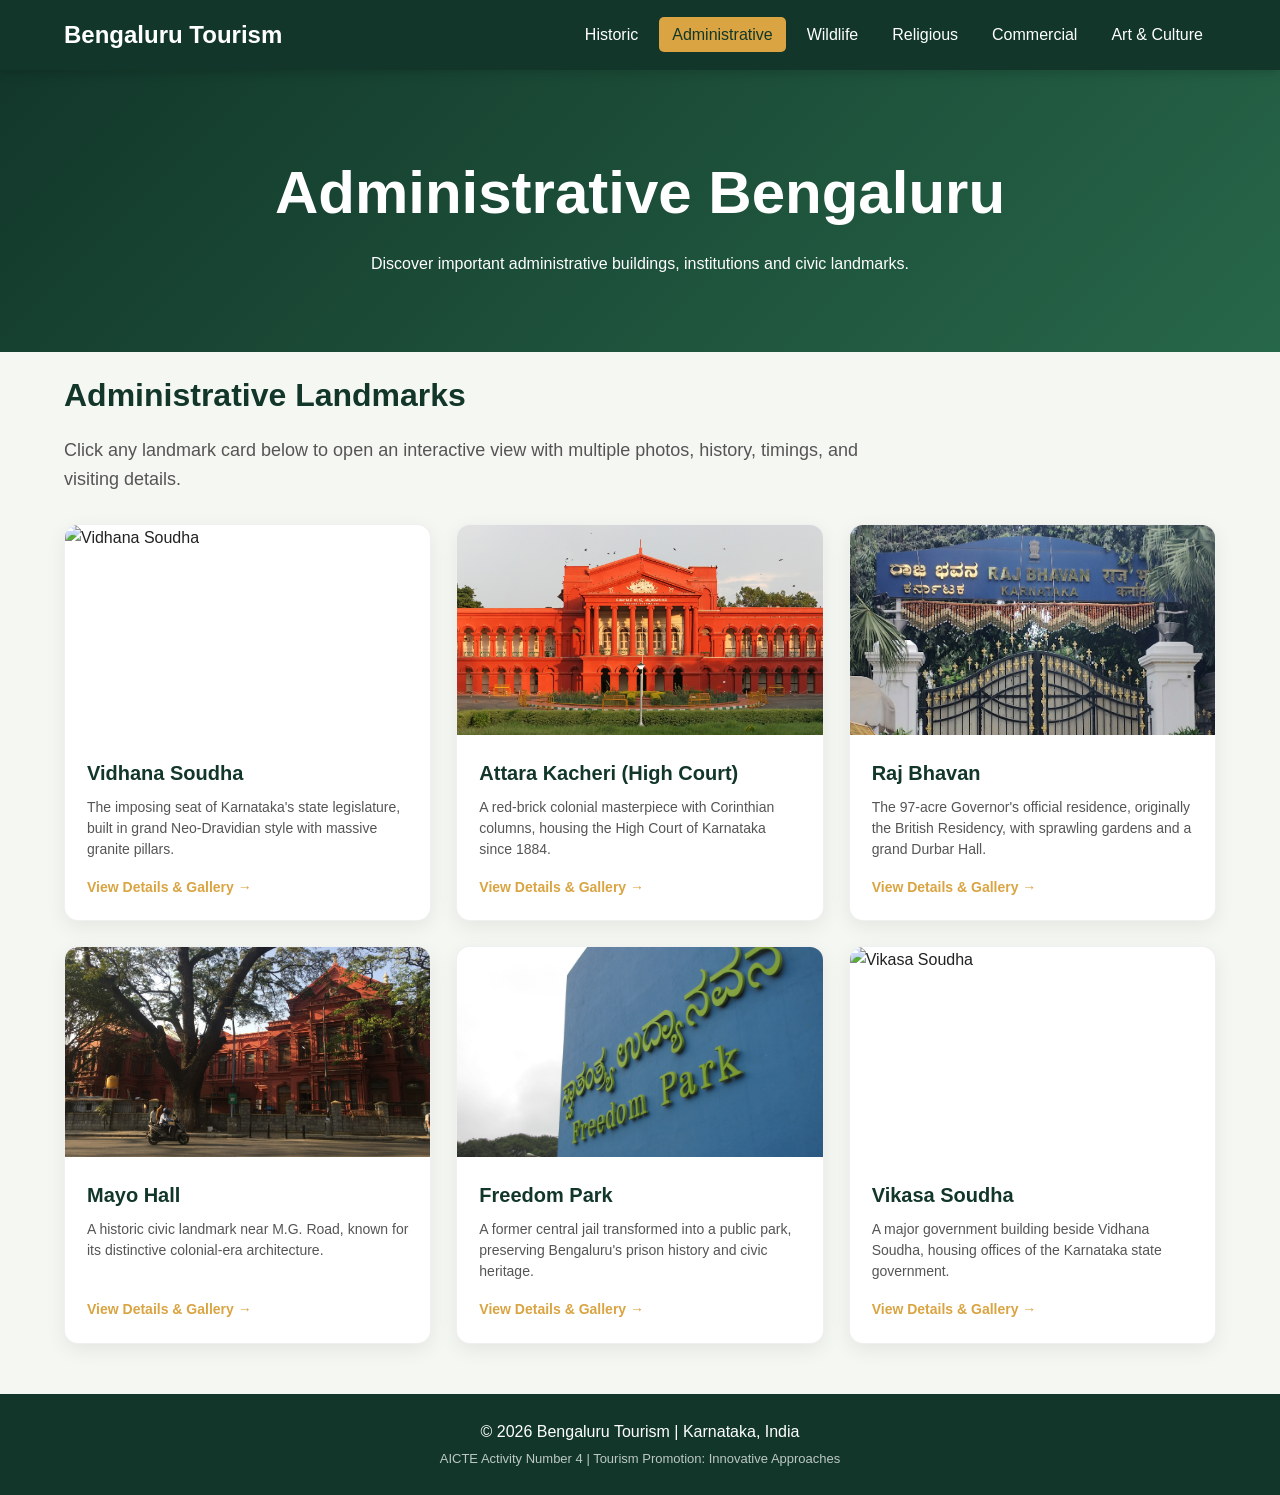
==== commit 0d67f07a: "aicte flash view" ====
--- a/administrative.html
+++ b/administrative.html
@@ -287,6 +287,7 @@
     ========================== -->
     <footer>
         <p>© 2026 Bengaluru Tourism | Karnataka, India</p>
+        <p class="activity-credit">AICTE Activity Number 4 | Tourism Promotion: Innovative Approaches</p>
     </footer>
     <!-- =========================
          JAVASCRIPT
--- a/styles.css
+++ b/styles.css
@@ -144,6 +144,68 @@
     text-shadow: 0 2px 8px rgba(0, 0, 0, 0.3);
 }
 
+.intro-overlay {
+    position: fixed;
+    inset: 0;
+    z-index: 2000;
+    display: flex;
+    flex-direction: column;
+    align-items: center;
+    justify-content: center;
+    padding: 24px;
+    background: rgba(18, 45, 34, 0.88);
+    color: white;
+    text-align: center;
+    backdrop-filter: blur(3px);
+    animation: intro-splash 4.5s ease-in-out forwards;
+    pointer-events: none;
+}
+
+.intro-kicker {
+    margin-bottom: 10px;
+    color: #e4d58c;
+    font-size: 12px;
+    font-weight: 700;
+    letter-spacing: 2px;
+    text-transform: uppercase;
+}
+
+.intro-overlay h1 {
+    margin-bottom: 8px;
+    font-family: Georgia, "Times New Roman", serif;
+    font-size: 44px;
+    font-weight: 400;
+    line-height: 1.15;
+}
+
+.intro-subtitle {
+    color: rgba(255, 255, 255, 0.82);
+    font-size: 15px;
+    letter-spacing: 1px;
+}
+
+@keyframes intro-splash {
+    0% {
+        opacity: 0;
+    }
+
+    12%, 64% {
+        opacity: 1;
+    }
+
+    100% {
+        opacity: 0;
+        visibility: hidden;
+    }
+}
+
+@media (prefers-reduced-motion: reduce) {
+    .intro-overlay {
+        display: none;
+        animation: none;
+    }
+}
+
 
 /* =========================
    PLACE TITLE
@@ -323,6 +385,12 @@
     padding: 25px;
 }
 
+.activity-credit {
+    margin-top: 5px;
+    color: rgba(255, 255, 255, 0.72);
+    font-size: 13px;
+}
+
 
 /* =========================
    RESPONSIVE DESIGN
@@ -353,6 +421,10 @@
         font-size: 16px;
     }
 
+    .intro-overlay h1 {
+        font-size: 36px;
+    }
+
     .place-title {
         left: 6%;
         bottom: 22px;
@@ -393,6 +465,15 @@
 
     .slide-caption p {
         font-size: 15px;
+    }
+
+    .intro-overlay h1 {
+        font-size: 30px;
+    }
+
+    .intro-kicker {
+        font-size: 10px;
+        letter-spacing: 1.5px;
     }
 
     .place-title {
